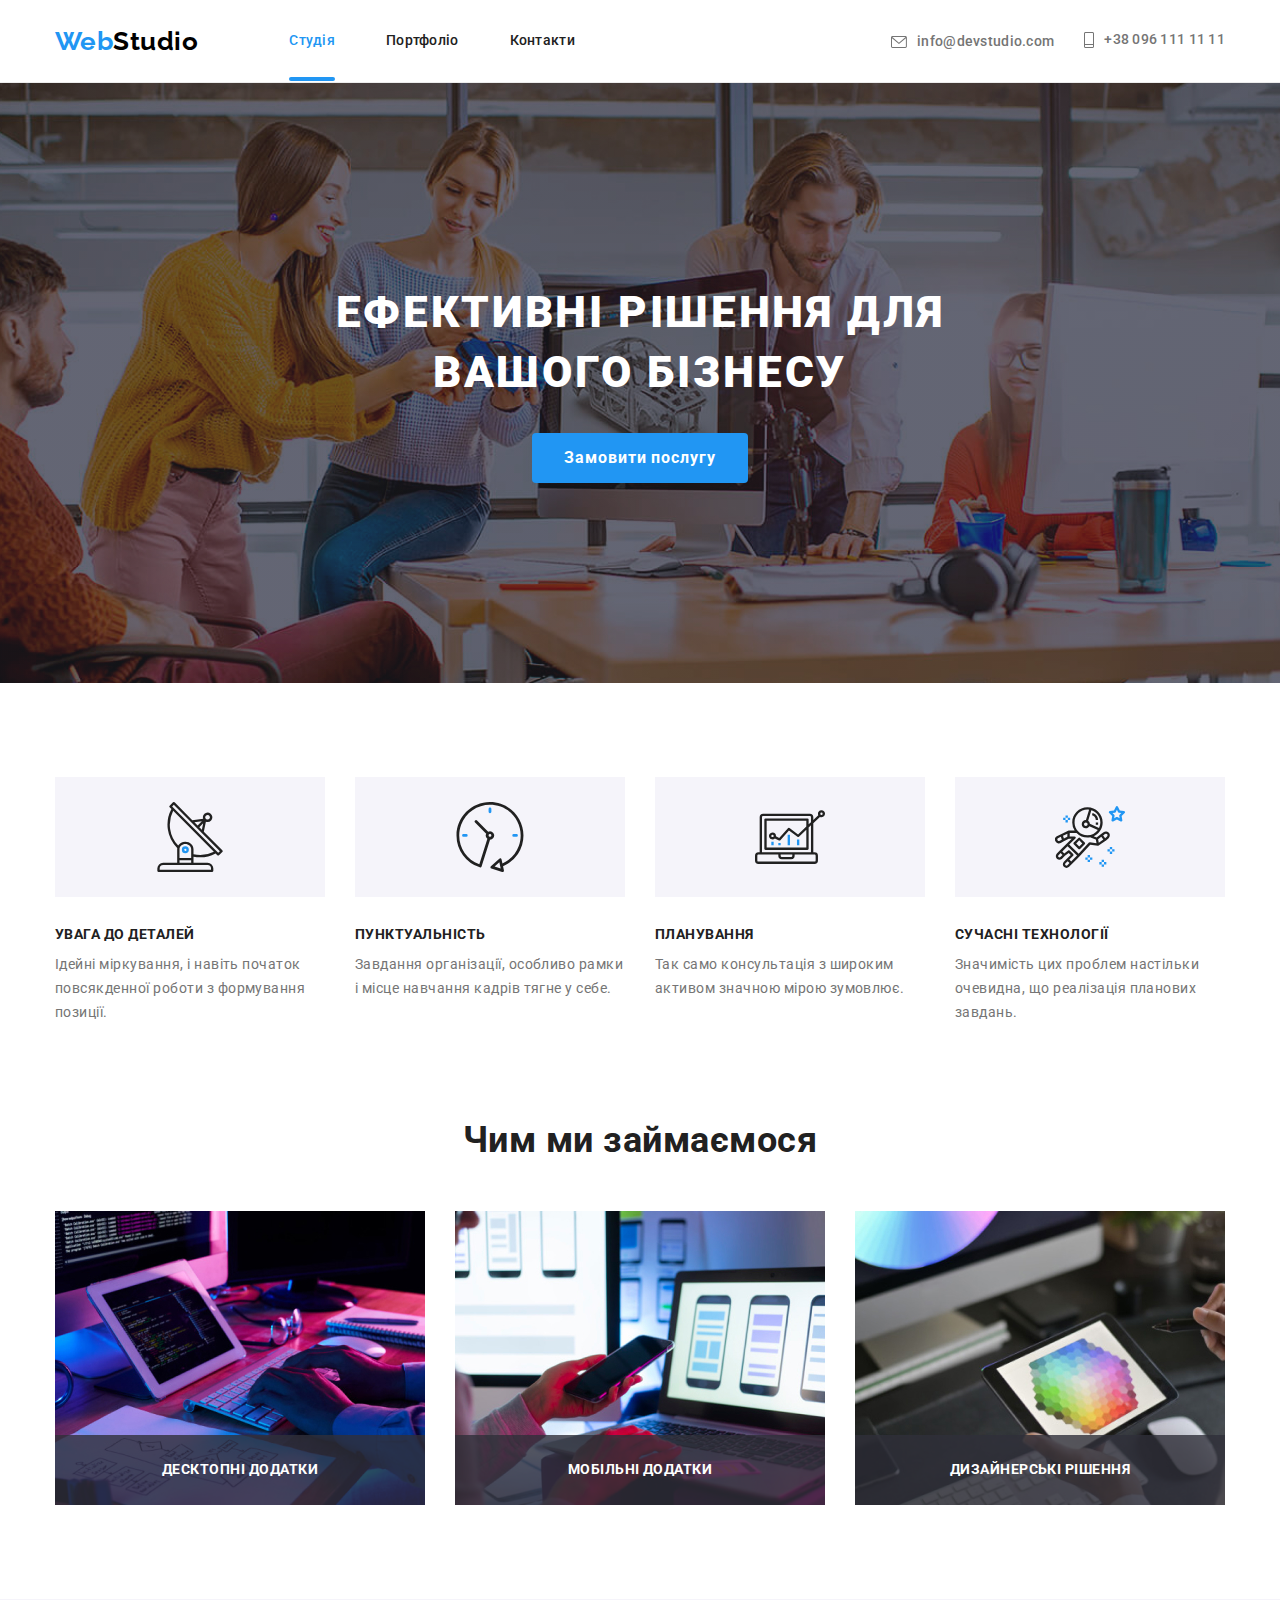
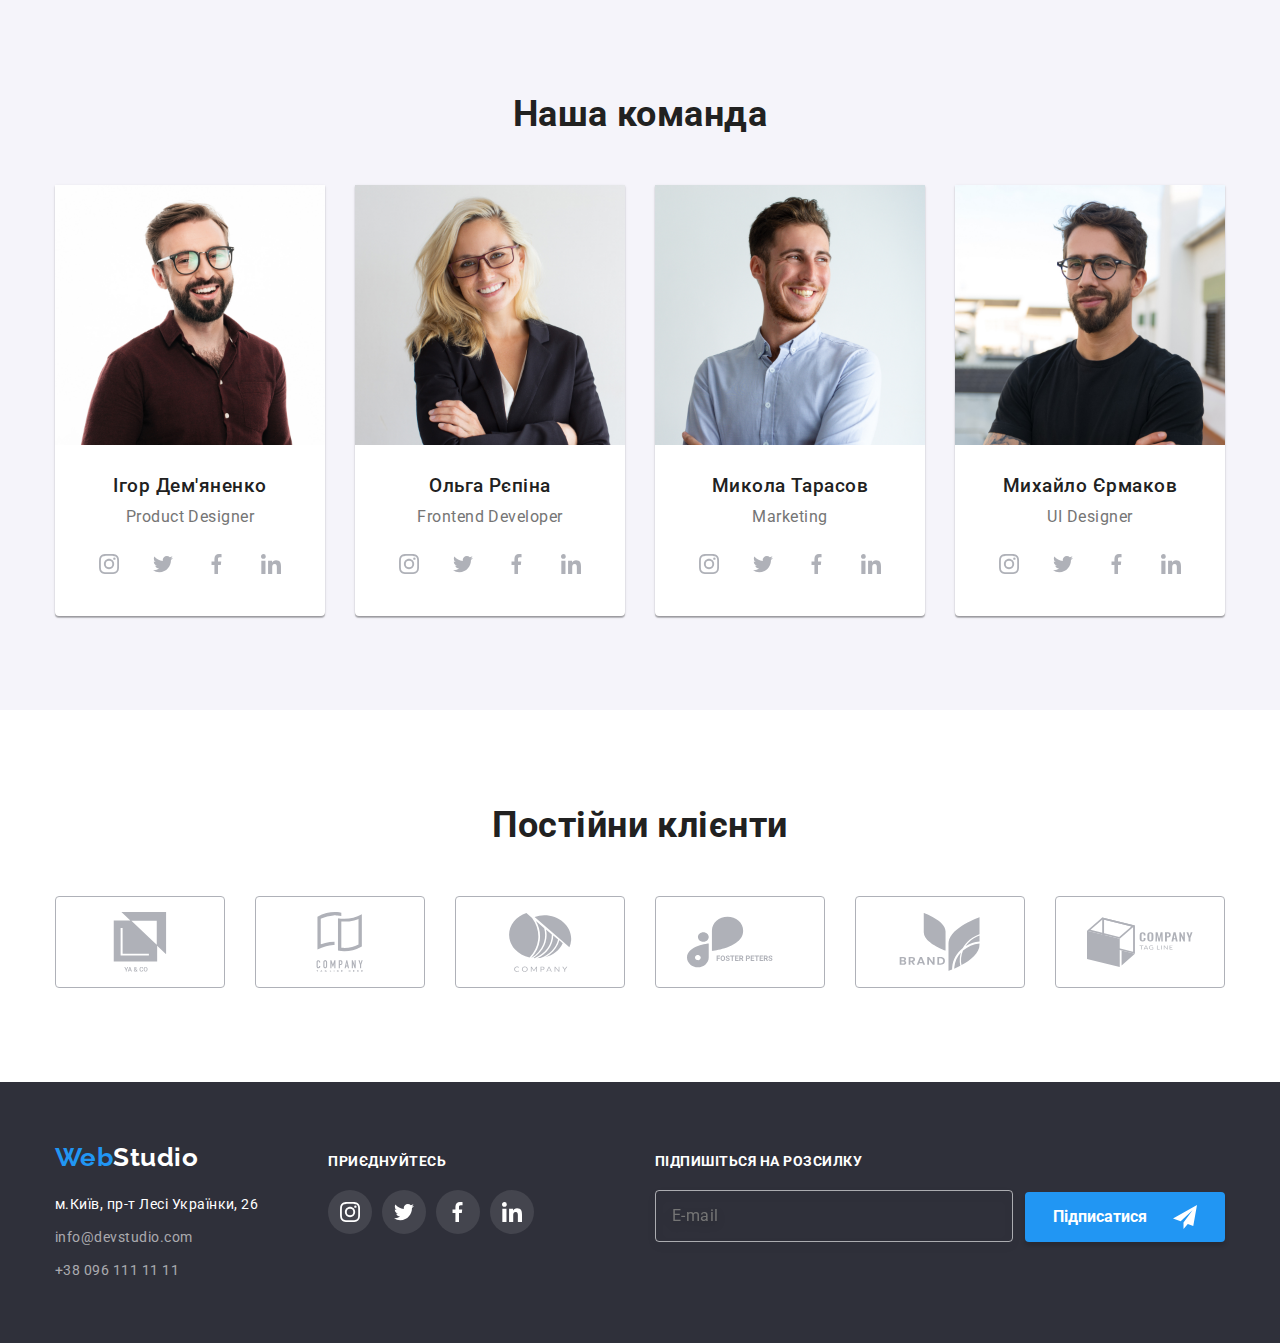
==== index.html @ cf7f66b3 "hm-7" ====
<!DOCTYPE html>
<html lang="en">

<head>
    <meta charset="UTF-8">
    <meta http-equiv="X-UA-Compatible" content="IE=edge">
    <meta name="viewport" content="width=device-width, initial-scale=1.0">
    <title>Homework-7</title>
    <link
        href="https://fonts.googleapis.com/css2?family=Raleway:wght@700&family=Roboto:wght@400;500;700;900&display=swap"
        rel="stylesheet">
    <link rel="stylesheet"
        href="https://cdnjs.cloudflare.com/ajax/libs/modern-normalize/1.1.0/modern-normalize.min.css">
    <link rel="stylesheet" href="./css/main.css">
</head>


<body>
    <header class="page-header">
        <div class="container main-nav">
            <nav class="main-nav">
                <a href="/" class="logo"> <span class="logo--accent">Web</span>Studio</a>
                <ul class="main-nav__list list">
                    <li class="main-nav__item"><a class="main-nav__link carent" href="./index.html">Студія</a></li>
                    <li class="main-nav__item"><a class="main-nav__link" href="./portfolio.html">Портфоліо</a></li>
                    <li class="main-nav__item"><a class="main-nav__link" href="">Контакти</a></li>
                </ul>

            </nav>

            <ul class="contacts list">
                <li class="contacts__item"><a class="contacts__link" href="mailto:info@devstudio.com">
                        <svg class="contacts__icon">
                            <use href="./images/symbol.svg#icon-envelope"></use>
                        </svg>
                        info@devstudio.com</a></li>
                <li class="contacts__item"><a class="contacts__link" href="tel:+380961111111">
                        <svg class="contacts__icon contacts__icon--phone">
                            <use href="./images/symbol.svg#icon-phone"></use>
                        </svg>
                        +38 096 111 11 11</a></li>
            </ul>
        </div>

    </header>

    <main>
        <section class="hero">
            <div class="container">
                <h1 class="hero__title">Ефективні рішення для вашого бізнесу</h1>
                <button class="hero__button" data-modal-open>Замовити послугу</button>
            </div>


        </section>

        <section class="section">
            <div class="container">
                <h2 class="section__title section__title--hidden">Переваги</h2>
                <ul class="advantages-list list">
                    <li class="advantages-list__item">
                        <div class="advantages-list__svg">
                            <svg class="advtantages-list__icon">
                                <use href="./images/symbol.svg#icon-antenna"></use>
                            </svg>
                        </div>
                        <h3 class="advantages-list__title">УВАГА ДО ДЕТАЛЕЙ</h3>
                        <p class="text">Ідейні міркування, і навіть початок повсякденної роботи з формування позиції.
                        </p>
                    </li>
                    <li class="advantages-list__item">
                        <div class="advantages-list__svg">
                            <svg class="advtantages-list__icon">
                                <use href="./images/symbol.svg#icon-clock"></use>
                            </svg>
                        </div>
                        <h3 class="advantages-list__title">ПУНКТУАЛЬНІСТЬ</h3>
                        <p class="text">Завдання організації, особливо рамки і місце навчання кадрів тягне у себе.</p>
                    </li>

                    <li class="advantages-list__item">
                        <div class="advantages-list__svg">
                            <svg class="advtantages-list__icon">
                                <use href="./images/symbol.svg#icon-diagram"></use>
                            </svg>
                        </div>
                        <h3 class="advantages-list__title">ПЛАНУВАННЯ</h3>
                        <p class="text">Так само консультація з широким активом значною мірою зумовлює.</p>
                    </li>
                    <li class="advantages-list__item">
                        <div class="advantages-list__svg">
                            <svg class="advtantages-list__icon">
                                <use href="./images/symbol.svg#icon-astronaut"></use>
                            </svg>
                        </div>
                        <h3 class="advantages-list__title">СУЧАСНІ ТЕХНОЛОГІЇ</h3>
                        <p class="text">Значимість цих проблем настільки очевидна, що реалізація планових завдань.</p>
                    </li>
                </ul>
            </div>
        </section>

        <section class="section examples">
            <div class="container">
                <h2 class="section__title">Чим ми займаємося</h2>
                <ul class="list examples__list">
                    <li class="examples__item">
                        <img src="./images/box1.jpeg" alt="приклад роботи" width="370">
                        <p class="examples__thumb">Десктопні додатки</p>

                    </li>
                    <li class="examples__item">
                        <img src="./images/box2.jpeg" alt="приклад роботи" width="370">
                        <p class="examples__thumb">Мобільні додатки</p>
                    </li>
                    <li class="examples__item">
                        <img src="./images/box3.jpeg" alt="приклад роботи" width="370">
                        <p class="examples__thumb">Дизайнерські рішення</p>

                    </li>
                </ul>
            </div>
        </section>


        <section class="section team">
            <div class="container">
                <h2 class="section__title">Наша команда</h2>
                <ul class="team__list list">
                    <li class="team__item">
                        <img src="./images/team_card1.jpeg" alt="фото члена комнади" width="270">
                        <div class="team__discription">
                            <h3 class="team__name">Ігор Дем'яненко</h3>
                            <p class="team__position">Product Designer</p>
                            <ul class="sm__list list">
                                <li class="sm__item"> <a class="sm__link" href="">
                                        <svg class="sm__icon">
                                            <use href="./images/symbol.svg#icon-instagram"></use>
                                        </svg>
                                    </a></li>
                                <li class="sm__item"><a class="sm__link" href="">
                                        <svg class="sm__icon">
                                            <use href="./images/symbol.svg#icon-twitter"></use>
                                        </svg>
                                    </a></li>
                                <li class="sm__item"><a class="sm__link" href="">
                                        <svg class="sm__icon">
                                            <use href="./images/symbol.svg#icon-fb"></use>
                                        </svg>
                                    </a></li>
                                <li class="sm__item"><a class="sm__link" href="">
                                        <svg class="sm__icon">
                                            <use href="./images/symbol.svg#icon-linkedin"></use>
                                        </svg>
                                    </a></li>
                            </ul>
                        </div>
                    </li>
                    <li class="team__item">
                        <img src="./images/team_card2.jpeg" alt="фото члена комнади" width="270">
                        <div class="team__discription">
                            <h3 class="team__name">Ольга Рєпіна</h3>
                            <p class="team__position">Frontend Developer</p>
                            <ul class="list sm__list">
                                <li class="sm__item"> <a class="sm__link" href="">
                                        <svg class="sm__icon">
                                            <use href="./images/symbol.svg#icon-instagram"></use>
                                        </svg>
                                    </a></li>
                                <li class="sm__item"><a class="sm__link" href="">
                                        <svg class="sm__icon">
                                            <use href="./images/symbol.svg#icon-twitter"></use>
                                        </svg>
                                    </a></li>
                                <li class="sm__item"><a class="sm__link" href="">
                                        <svg class="sm__icon">
                                            <use href="./images/symbol.svg#icon-fb"></use>
                                        </svg>
                                    </a></li>
                                <li class="sm__item"><a class="sm__link" href="">
                                        <svg class="sm__icon">
                                            <use href="./images/symbol.svg#icon-linkedin"></use>
                                        </svg>
                                    </a></li>
                            </ul>
                        </div>

                    </li>
                    <li class="team__item">
                        <img src="./images/team_card3.jpeg" alt="фото члена комнади" width="270">
                        <div class="team__discription">
                            <h3 class="team__name">Микола Тарасов</h3>
                            <p class="team__position">Marketing</p>
                            <ul class="list sm__list">
                                <li class="sm__item"> <a class="sm__link" href="">
                                        <svg class="sm__icon">
                                            <use href="./images/symbol.svg#icon-instagram"></use>
                                        </svg>
                                    </a></li>
                                <li class="sm__item"><a class="sm__link" href="">
                                        <svg class="sm__icon">
                                            <use href="./images/symbol.svg#icon-twitter"></use>
                                        </svg>
                                    </a></li>
                                <li class="sm__item"><a class="sm__link" href="">
                                        <svg class="sm__icon">
                                            <use href="./images/symbol.svg#icon-fb"></use>
                                        </svg>
                                    </a></li>
                                <li class="sm__item"><a class="sm__link" href="">
                                        <svg class="sm__icon">
                                            <use href="./images/symbol.svg#icon-linkedin"></use>
                                        </svg>
                                    </a></li>
                                </ul>
                        </div>
                    </li>
                    <li class="team__item">
                        <img src="./images/team_card4.jpeg" alt="фото члена комнади" width="270">
                        <div class="team__discription">
                            <h3 class="team__name">Михайло Єрмаков</h3>
                            <p class="team__position">UI Designer</p>
                            <ul class="list sm__list">
                                <li class="sm__item"> <a class="sm__link" href="">
                                        <svg class="sm__icon">
                                            <use href="./images/symbol.svg#icon-instagram"></use>
                                        </svg>
                                    </a></li>
                                <li class="sm__item"><a class="sm__link" href="">
                                        <svg class="sm__icon">
                                            <use href="./images/symbol.svg#icon-twitter"></use>
                                        </svg>
                                    </a></li>
                                <li class="sm__item"><a class="sm__link" href="">
                                        <svg class="sm__icon">
                                            <use href="./images/symbol.svg#icon-fb"></use>
                                        </svg>
                                    </a></li>
                                <li class="sm__item"><a class="sm__link" href="">
                                        <svg class="sm__icon">
                                            <use href="./images/symbol.svg#icon-linkedin"></use>
                                        </svg>
                                    </a></li>
                                </ul>
                        </div>
                    </li>
                </ul>
            </div>
        </section>

        <section class="section">

            <div class="container">
                <h2 class="section__title">Постійни клієнти</h2>
                <ul class="client__list list">
                    <li class="client__item"><a class="client__link" href="">
                            <svg class="client__icon">
                                <use href="./images/symbol.svg#icon-company1"></use>
                            </svg>
                        </a></li>
                    <li class="client__item"><a class="client__link" href="">
                            <svg class="client__icon">
                                <use href="./images/symbol.svg#icon-company2"></use>
                            </svg>
                        </a></li>
                    <li class="client__item"><a class="client__link" href="">
                            <svg class="client__icon">
                                <use href="./images/symbol.svg#icon-company3"></use>
                            </svg>
                        </a></li>
                    <li class="client__item"><a class="client__link" href="">
                            <svg class="client__icon">
                                <use href="./images/symbol.svg#icon-company4"></use>
                            </svg>
                        </a></li>
                    <li class="client__item"><a class="client__link" href="">
                            <svg class="client__icon">
                                <use href="./images/symbol.svg#icon-company5"></use>
                            </svg>
                        </a></li>
                    <li class="client__item"><a class="client__link" href="">
                            <svg class="client__icon">
                                <use href="./images/symbol.svg#icon-company6"></use>
                            </svg>
                        </a></li>
                </ul>
            </div>
        </section>
    </main>

    <footer class="footer">
        <div class="container footer--horizontal">
            <div>
                <a href="/" class="logo logo--white"> <span class="logo--accent">Web</span>Studio</a>
                <address class="address">
                    <ul class="list address__list">
                        <li class="address__item">
                            <a class="address__link" href="https://goo.gl/maps/ZgSxbahKDa7UKCkk7">м.Київ, пр-т Лесі
                                Українки, 26</a>
                        </li>
                        <li class="address__item">
                            <a class="address__link address__link--contact" href="mailto:info@devstudio.com">info@devstudio.com</a>
                        </li>
                        <li class="address__item">
                            <a class="address__link address__link--contact" href="tel:+380961111111">+38 096 111 11 11</a>
                        </li>
                    </ul>
                </address>
            </div>

            <div >
                <p class="footer__text">ПРИЄДНУЙТЕСЬ</p>
                <ul class="sm__list list">
                    <li class="sm__item"> <a class="sm__link sm__link--background" href="">
                            <svg class="sm__icon sm__icon--white">
                                <use href="./images/symbol.svg#icon-instagram"></use>
                            </svg>
                        </a></li>
                    <li class="sm__item"><a class="sm__link sm__link--background" href="">
                            <svg class="sm__icon sm__icon--white">
                                <use href="./images/symbol.svg#icon-twitter"></use>
                            </svg>
                        </a></li>
                    <li class="sm__item"><a class="sm__link sm__link--background" href="">
                            <svg class="sm__icon sm__icon--white">
                                <use href="./images/symbol.svg#icon-fb"></use>
                            </svg>
                        </a></li>
                    <li class="sm__item"><a class="sm__link sm__link--background" href="">
                            <svg class="sm__icon sm__icon--white">
                                <use href="./images/symbol.svg#icon-linkedin"></use>
                            </svg>
                        </a></li>
                </ul>
            </div>

            <form class="footer-form">
                <div>
                    <label class="footer-form__label footer__text" for="subscribe">Підпишіться на
                        розсилку</label>
                    <input class="footer-form__input" type="email" id="subscribe" placeholder="E-mail">
                </div>

                <button class="modal__btm footer-form__button " type="submit">Підписатися
                    <svg class="footer-form__icon">
                        <use href="./images/symbol.svg#icon-send"></use>
                    </svg>
                </button>

            </form>

        </div>

    </footer>


    <div data-modal class="backdrop  is-hidden">
        <div class="modal">

            <button data-modal-close class="modal__button">
                <svg class="modal__icon">
                    <use href="./images/symbol.svg#icon-close"></use>
                </svg>
            </button>

            <h2 class="modal__title">Залиште свої дані, ми вам передзвонимо</h2>

            <form>

                <label class="form__field">
                    <span class="form__label">Ім'я</span>
                    <input class="form__input" type="text" name="name" placeholder=" ">
                    <svg class="form__icon">
                        <use href="./images/symbol.svg#icon-usersvg"></use>
                    </svg>
                </label>

                <label class="form__field">
                    <span class="form__label">Телефон</span>
                    <input class="form__input" type="tel" name="tel" placeholder=" ">
                    <svg class="form__icon">
                        <use href="./images/symbol.svg#icon-phone-form"></use>
                    </svg>
                </label>

                <label class="form__field">
                    <span class="form__label">Пошта</span>
                    <input class="form__input" type="email" name="mail" placeholder=" ">
                    <svg class="form__icon">
                        <use href="./images/symbol.svg#icon-envelop"></use>
                    </svg>
                </label>

                <div class="form__field form__field--comments">
                    <label class="form__label" for="text-area">Коментар</label>
                    <textarea class="form__comments" name="text-area" id="text-area"
                        placeholder="Введіть текст"></textarea>

                </div>

                <label class="checkbox">
                    <input class="checkbox__input" type="checkbox" name="polici">
                    <span class="checkbox__box"></span>
                    <span class="checkbox__label">Погоджуюся з розсилкою та приймаю <a class="checkbox__link" href="">Умови
                            договору</a></span>
                    <svg class="checkbox__icon">
                        <use href="./images/symbol.svg#icon-check"></use>
                    </svg>
                </label>



                <button type="submit" class="modal__btm">Відправити</button>
            </form>
        </div>
    </div>

    <script src="./js/modal.js"></script>


</body>


</html>
---- css/main.css ----
@charset "UTF-8";
/* 
colors

фон #FFFFFF
фон за фото #F5F4FA
фон футера #2F303A
accent blue #2196F3
fon nav #ECECEC

цвет минизаголовков #212121
цвет параграфов #757575
цвет почты футера color: rgba(255, 255, 255, 0.6);
*/
:root {
  --primery-text-color: #757575;
  --title-text-color: #212121;
  --accent-color: #2196F3;
  --gray-back: #F5F4FA;
  --white-back: #FFFFFF;
  --section-back: #F5F5F5;
  --svg-color: #AFB1B8;
}

html {
  -webkit-box-sizing: border-box;
          box-sizing: border-box;
}

*,
*::before,
*::after {
  -webkit-box-sizing: inherit;
          box-sizing: inherit;
}

body {
  color: var(--primery-text-color);
  font-family: Roboto, sans-serif;
  letter-spacing: 0.03em;
  background-color: var(--white-back);
  /* padding-top: 80px; */
}

.list {
  list-style: none;
  margin-top: 0;
  margin-bottom: 0;
  padding-left: 0;
}

.container {
  width: 1200px;
  padding-left: 15px;
  padding-right: 15px;
  margin-left: auto;
  margin-right: auto;
}

img {
  display: block;
}

/*header*/
.logo {
  color: #000000;
  font-family: Raleway, sans-serif;
  font-weight: 700;
  font-size: 26px;
  line-height: 1.19;
  text-decoration: none;
}

.logo--accent {
  color: var(--accent-color);
}

.main-nav__list {
  display: -webkit-box;
  display: -ms-flexbox;
  display: flex;
  margin-left: 91px;
}

.main-nav__link {
  position: relative;
  display: block;
  padding-top: 32px;
  padding-bottom: 32px;
  color: var(--title-text-color);
  font-weight: 500;
  font-size: 14px;
  line-height: 1.14;
  letter-spacing: 0.02em;
  text-decoration: none;
  -webkit-transition: color 250ms cubic-bezier(0.4, 0, 0.2, 1);
  transition: color 250ms cubic-bezier(0.4, 0, 0.2, 1);
}

.main-nav__link.carent::after {
  position: absolute;
  width: 100%;
  height: 4px;
  bottom: 0;
  display: block;
  background-color: var(--accent-color);
  content: "";
  opacity: 1;
  border-radius: 2px;
}

.main-nav__link.carent,
.main-nav__link:hover,
.main-nav__link:focus {
  color: var(--accent-color);
}

.contacts {
  display: -webkit-box;
  display: -ms-flexbox;
  display: flex;
  margin-left: auto;
  -webkit-box-align: baseline;
      -ms-flex-align: baseline;
          align-items: baseline;
}

.main-nav__item:not(:last-child) {
  margin-right: 51px;
}

.contacts__item:not(:last-child) {
  margin-right: 30px;
}

.contacts__link {
  display: -webkit-box;
  display: -ms-flexbox;
  display: flex;
  -webkit-box-align: center;
      -ms-flex-align: center;
          align-items: center;
  padding-top: 32px;
  padding-bottom: 32px;
  color: var(--primery-text-color);
  font-weight: 500;
  font-size: 14px;
  line-height: 1.14;
  letter-spacing: 0.02em;
  text-decoration: none;
  -webkit-transition: color 250ms cubic-bezier(0.4, 0, 0.2, 1);
  transition: color 250ms cubic-bezier(0.4, 0, 0.2, 1);
}

.contacts__icon {
  fill: currentColor;
  margin-right: 10px;
  width: 16px;
  height: 12px;
}

.contacts__icon--phone {
  width: 10px;
  height: 16px;
}

.contacts__link:hover,
.contacts__link:focus {
  color: var(--accent-color);
  fill: var(--accent-color);
}

.main-nav {
  display: -webkit-box;
  display: -ms-flexbox;
  display: flex;
  -webkit-box-align: center;
      -ms-flex-align: center;
          align-items: center;
}

.page-header {
  /*position: fixed; 
  width: 100%;
  height: 80px;
  top: 0;
  left: 0;
  z-index: 2;*/
  background-color: var(--white-back);
  border-bottom: 1px solid #ECECEC;
}

/* hero */
.hero {
  max-width: 1600px;
  height: 600px;
  padding-bottom: 200px;
  padding-top: 200px;
  margin-right: auto;
  margin-left: auto;
  text-align: center;
  background-image: -webkit-gradient(linear, left top, left bottom, from(rgba(47, 48, 58, 0.4)), to(rgba(47, 48, 58, 0.4))), url("../images/hero-img.jpeg");
  background-image: linear-gradient(to bottom, rgba(47, 48, 58, 0.4), rgba(47, 48, 58, 0.4)), url("../images/hero-img.jpeg");
  background-color: #2F303A;
  background-position: center;
}

.hero__title {
  color: var(--white-back);
  font-weight: 900;
  font-size: 44px;
  line-height: 1.36;
  letter-spacing: 0.06em;
  text-transform: uppercase;
  max-width: 696px;
  margin-left: auto;
  margin-right: auto;
  margin-top: 0;
  margin-bottom: 30px;
}

.hero__button {
  
  margin: 0 auto;
  display: block;
  -webkit-box-align: center;
      -ms-flex-align: center;
          align-items: center;
  padding: 10px 32px;
  border-radius: 4px;
  min-width: 216px;
  height: 50px;

  color: var(--white-back);
  background-color: var(--accent-color);
  border: 0px;
  font-family: inherit;
  font-weight: 700;
  font-size: 16px;
  line-height: 1.9;
  letter-spacing: 0.06em;
}

.section {
  padding-top: 94px;
  padding-bottom: 94px;
  background-color: var(--white-back);
}

.section__title {
  color: var(--title-text-color);
  font-weight: 700;
  font-size: 36px;
  line-height: 1.17;
  text-align: center;
  margin-top: 0;
  margin-bottom: 50px;
}



/* advantages */

.advantages-list{
  display: -webkit-box;
  display: -ms-flexbox;
  display: flex;

}
.advantages-list__item:not(:last-child){
  margin-right: 30px;
}

.advantages-list__svg {
  display: -webkit-box;
  display: -ms-flexbox;
  display: flex;
  -webkit-box-align: center;
      -ms-flex-align: center;
          align-items: center;
  -webkit-box-pack: center;
      -ms-flex-pack: center;
          justify-content: center;
  width: 270px;
  height: 120px;
  background-color: var(--gray-back);
}

.advtantages-list__icon {
  width: 70px;
  height: 70px;
}

.advantages-list__title {
  color: var(--title-text-color);
  font-weight: 700;
  font-size: 14px;
  line-height: 1.14;
  text-transform: uppercase;
  margin-top: 30px;
  margin-bottom: 10px;
}

.text {
  font-size: 14px;
  line-height: 1.71;
  margin-top: 0;
  margin-bottom: 0;
}

.section__title--hidden {
  position: absolute;
    width: 1px;
    height: 1px;
    margin: -1px;
    border: 0;
    padding: 0;
    clip: rect(0 0 0 0);
    overflow: hidden;
}


/*examples*/
.examples {
  padding-top: 0;
}

.examples__list{
  display: flex;
}

.examples__item{
  position: relative;
}

.examples__item:not(:last-child){
  margin-right: 30px;
}

.examples__item::before {
  position: absolute;
  bottom: 0;
  content: "";
  width: 100%;
  height: 70px;
  display: inline-block;
  background-color: rgba(47, 48, 58, 0.8);
}

.examples__thumb {
  position: absolute;
  bottom: 0;
  left: 50%;
  -webkit-transform: translate(-50%);
          transform: translate(-50%);
  margin: 0;
  padding-top: 27px;
  padding-bottom: 27px;
  color: var(--white-back);
  text-align: center;
  font-weight: 700;
  font-size: 14px;
  line-height: 1.14;
  text-align: center;
  text-transform: uppercase;
}

/* team */
.team {
  background-color: var(--gray-back);
}

.team__list{
  display: flex;
}

.team__item:not(:last-child){
  margin-right: 30px;
}

.team__name {
  color: var(--title-text-color);
  font-weight: 500;
  margin-top: 0;
  margin-bottom: 10px;
}

.team__position {
  margin-top: 0;
  margin-bottom: 16px;
}

.team__discription {
  text-align: center;
  font-size: 16px;
  line-height: 1.19;
  padding-top: 30px;
  padding-bottom: 30px;
}

.team__item {
  background-color: var(--white-back);
  -webkit-box-shadow: 0px 1px 3px rgba(0, 0, 0, 0.12), 0px 1px 1px rgba(0, 0, 0, 0.14), 0px 2px 1px rgba(0, 0, 0, 0.2);
          box-shadow: 0px 1px 3px rgba(0, 0, 0, 0.12), 0px 1px 1px rgba(0, 0, 0, 0.14), 0px 2px 1px rgba(0, 0, 0, 0.2);
  border-radius: 0px 0px 4px 4px;
}

.sm__list {
  display: -webkit-box;
  display: -ms-flexbox;
  display: flex;
  -webkit-box-pack: center;
      -ms-flex-pack: center;
          justify-content: center;
}

.sm__item:not(:last-child) {
  margin-right: 10px;
}

.sm__link {
  display: -webkit-box;
  display: -ms-flexbox;
  display: flex;
  -webkit-box-align: center;
      -ms-flex-align: center;
          align-items: center;
  -webkit-box-pack: center;
      -ms-flex-pack: center;
          justify-content: center;
  color: var(--svg-color);
  width: 44px;
  height: 44px;
  border-radius: 50%;
  -webkit-transition-property: color, background-color;
  transition-property: color, background-color;
  -webkit-transition-duration: 250ms;
          transition-duration: 250ms;
  -webkit-transition-timing-function: cubic-bezier(0.4, 0, 0.2, 1);
          transition-timing-function: cubic-bezier(0.4, 0, 0.2, 1);
}

.sm__icon {
  width: 20px;
  height: 20px;
  fill: currentColor;
}

.sm__link:hover,
.sm__link:focus {
  color: var(--white-back);
  fill: var(--white-back);
  background-color: var(--accent-color);
}

/* clients */
.client__list{
  display:flex;
}

.client__item:not(:last-child){
  margin-right: 30px;
}


.client__link {
  display: -webkit-box;
  display: -ms-flexbox;
  display: flex;
  -webkit-box-align: center;
      -ms-flex-align: center;
          align-items: center;
  -webkit-box-pack: center;
      -ms-flex-pack: center;
          justify-content: center;
  color: var(--svg-color);
  width: 170px;
  height: 92px;
  border: 1px solid #AFB1B8;
  border-radius: 4px;
  -webkit-transition-property: color, border-color;
  transition-property: color, border-color;
  -webkit-transition-duration: 250ms;
          transition-duration: 250ms;
  -webkit-transition-timing-function: cubic-bezier(0.4, 0, 0.2, 1);
          transition-timing-function: cubic-bezier(0.4, 0, 0.2, 1);
}

.client__icon {
  width: 106px;
  height: 60px;
  fill: currentColor;
}

.client__link:hover,
.client__link:focus {
  color: var(--accent-color);
  border-color: var(--accent-color);
  fill: var(--accent-color);
}

/* footer */
.footer {
  padding-top: 60px;
  padding-bottom: 60px;
  background-color: #2F303A;
}

.footer--horizontal {
  display: -webkit-box;
  display: -ms-flexbox;
  display: flex;
  -webkit-box-align: baseline;
  -ms-flex-align: baseline;
  align-items: baseline;
}

.logo--white {
  color: var(--white-back);
}

.address {
  margin-top: 20px;
  margin-right: 70px;
}

.address__item:not(:last-child) {
  margin-bottom: 9px;
}

.address__link {
  color: var(--white-back);
  font-style: normal;
  font-size: 14px;
  line-height: 1.7;
  text-decoration: none;
}

.address__link--contact {
  color: rgba(255, 255, 255, 0.6);
  -webkit-transition: color 250ms cubic-bezier(0.4, 0, 0.2, 1);
  transition: color 250ms cubic-bezier(0.4, 0, 0.2, 1);
}

.address__link--contact:hover,
.address__link--contact:focus {
  color: rgb(255, 255, 255);
}


.footer__text {
  margin-top: 0;
  margin-bottom: 20px;

  color: var(--white-back);
  font-weight: 700;
  font-size: 14px;
  line-height: 1.14;
  text-transform: uppercase;
     
}

.sm__icon--white {
  fill: var(--white-back);
}

.sm__link--background {
  background-color: rgba(255, 255, 255, 0.1);
}


/* Портфолио */
/* filtr */
.filtr__button {
  padding: 6px 22px;
  color: var(--title-text-color);
  background-color: var(--gray-back);
  font: inherit;
  font-weight: 500;
  font-size: 16px;
  line-height: 1.63;
  text-align: center;
  border: 0px;
  border-radius: 4px;
  -webkit-transition-property: color, background-color, -webkit-box-shadow;
  transition-property: color, background-color, -webkit-box-shadow;
  transition-property: color, background-color, box-shadow;
  transition-property: color, background-color, box-shadow, -webkit-box-shadow;
  -webkit-transition-duration: 250ms;
          transition-duration: 250ms;
  -webkit-transition-timing-function: cubic-bezier(0.4, 0, 0.2, 1);
          transition-timing-function: cubic-bezier(0.4, 0, 0.2, 1);
}

.filtr__button--carrent,
.filtr__button:hover,
.filtr__button:focus {
  color: var(--white-back);
  background-color: var(--accent-color);
  -webkit-box-shadow: 0px 3px 1px rgba(0, 0, 0, 0.1), 0px 1px 2px rgba(0, 0, 0, 0.08), 0px 2px 2px rgba(0, 0, 0, 0.12);
          box-shadow: 0px 3px 1px rgba(0, 0, 0, 0.1), 0px 1px 2px rgba(0, 0, 0, 0.08), 0px 2px 2px rgba(0, 0, 0, 0.12);
}

.filtr {
  display: -webkit-box;
  display: -ms-flexbox;
  display: flex;
  -webkit-box-pack: center;
      -ms-flex-pack: center;
          justify-content: center;
}

.filtr__item:not(:last-child) {
  margin-right: 8px;
}

/* cards exaples */
.product__list {
  margin-top: 50px;
  display: -webkit-box;
  display: -ms-flexbox;
  display: flex;
  -ms-flex-wrap: wrap;
  flex-wrap: wrap;
  gap: 30px;
}

.product__item {
  width: 370px;
}


.product__link {
  display: inline-block;
  text-decoration: none;
  -webkit-transition: -webkit-box-shadow 250ms cubic-bezier(0.4, 0, 0.2, 1);
  transition: -webkit-box-shadow 250ms cubic-bezier(0.4, 0, 0.2, 1);
  transition: box-shadow 250ms cubic-bezier(0.4, 0, 0.2, 1);
  transition: box-shadow 250ms cubic-bezier(0.4, 0, 0.2, 1), -webkit-box-shadow 250ms cubic-bezier(0.4, 0, 0.2, 1);
}

.product__title {
  color: var(--title-text-color);
  font-weight: 700;
  font-size: 18px;
  line-height: 2;
  letter-spacing: 0.06em;
  margin-top: 0;
  margin-bottom: 4px;
}

.product__type {
  color: var(--primery-text-color);
  font-size: 16px;
  line-height: 1.86;
  margin-top: 0;
  margin-bottom: 0;
}

.product__img {
  position: relative;
  overflow: hidden;
}

.product__overlay {
  position: absolute;
  width: 100%;
  height: 100%;
  bottom: 0;
  left: 0;
  background-color: rgba(33, 150, 243, 0.9);
  -webkit-transform: translateY(100%);
          transform: translateY(100%);
  -webkit-transition: -webkit-transform 250ms cubic-bezier(0.4, 0, 0.2, 1);
  transition: -webkit-transform 250ms cubic-bezier(0.4, 0, 0.2, 1);
  transition: transform 250ms cubic-bezier(0.4, 0, 0.2, 1);
  transition: transform 250ms cubic-bezier(0.4, 0, 0.2, 1), -webkit-transform 250ms cubic-bezier(0.4, 0, 0.2, 1);
}

.product__link:hover .product__overlay {
  -webkit-transform: translateY(0);
          transform: translateY(0);
}

.product__description {
  display: block;
  padding-top: 63px;
  padding-bottom: 63px;
  padding-left: 36px;
  padding-right: 12px;
  font-weight: 400;
  font-size: 18px;
  line-height: 1.555;
  letter-spacing: 0.03em;
  color: var(--white-back);
}

.product__link:hover,
.product__link:focus {
  -webkit-box-shadow: 0px 1px 1px rgba(0, 0, 0, 0.12), 0px 4px 4px rgba(0, 0, 0, 0.06), 1px 4px 6px rgba(0, 0, 0, 0.16);
          box-shadow: 0px 1px 1px rgba(0, 0, 0, 0.12), 0px 4px 4px rgba(0, 0, 0, 0.06), 1px 4px 6px rgba(0, 0, 0, 0.16);
}



.product__meta {
  padding: 20px 24px;
  border-right: 1px solid #EEEEEE;
  border-bottom: 1px solid #EEEEEE;
  border-left: 1px solid #EEEEEE;
}



/* modal*/
.backdrop {
  position: fixed;
  top: 0;
  left: 0;
  width: 100%;
  height: 100%;
  background-color: rgba(0, 0, 0, 0.2);
  -webkit-transition: opacity 250ms cubic-bezier(0.4, 0, 0.2, 1);
  transition: opacity 250ms cubic-bezier(0.4, 0, 0.2, 1);
}

.backdrop.is-hidden {
  opacity: 0;
  pointer-events: none;
}

.backdrop.is-hidden .modal {
  -webkit-transform: translate(-50%, -50%) scale(0.9);
          transform: translate(-50%, -50%) scale(0.9);
}

.modal {
  position: absolute;
  top: 50%;
  left: 50%;
  -webkit-transform: translate(-50%, -50%) scale(1);
          transform: translate(-50%, -50%) scale(1);
  padding: 40px;
  width: 528px;
  height: 581px;
  background-color: var(--white-back);
  -webkit-transition: -webkit-transform 250ms cubic-bezier(0.4, 0, 0.2, 1);
  transition: -webkit-transform 250ms cubic-bezier(0.4, 0, 0.2, 1);
  transition: transform 250ms cubic-bezier(0.4, 0, 0.2, 1);
  transition: transform 250ms cubic-bezier(0.4, 0, 0.2, 1), -webkit-transform 250ms cubic-bezier(0.4, 0, 0.2, 1);
}

.modal__title {
  margin-top: 0;
  margin-bottom: 30px;
  font-weight: 700;
  font-size: 20px;
  line-height: 1.15;
  text-align: center;
  color: var(--title-text-color);
}

.modal__button {
  position: absolute;
  top: 8px;
  right: 8px;
  display: -webkit-box;
  display: -ms-flexbox;
  display: flex;
  -webkit-box-align: center;
      -ms-flex-align: center;
          align-items: center;
  -webkit-box-pack: center;
      -ms-flex-pack: center;
          justify-content: center;
  width: 30px;
  height: 30px;
  border-radius: 50%;
  border: 1px solid rgba(0, 0, 0, 0.1);
  background-color: rgba(0, 0, 0, 0);
}



.modal__icon {
  width: 11px;
  height: 11px;
  fill: #000000;
  -webkit-transition: fill 250ms cubic-bezier(0.4, 0, 0.2, 1);
  transition: fill 250ms cubic-bezier(0.4, 0, 0.2, 1);
}

.modal__button:hover .modal__icon {
  fill: var(--accent-color);
}

.form__field {
  position: relative;
  display: -webkit-box;
  display: -ms-flexbox;
  display: flex;
  -webkit-box-orient: vertical;
  -webkit-box-direction: normal;
      -ms-flex-direction: column;
          flex-direction: column;
  width: 448px;
  height: 40px;
  margin-bottom: 28px;
  color: rgb(117, 117, 117);
  font-size: 12px;
  line-height: 1.166;
  letter-spacing: 0.01em;
}

.form__input {
  display: inline-block;
  padding-left: 42px;
  width: 100%;
  height: 100%;
  border: 1px solid rgba(33, 33, 33, 0.2);
  border-radius: 4px;
  outline: none;
  -webkit-transition: border-color 250ms cubic-bezier(0.4, 0, 0.2, 1);
  transition: border-color 250ms cubic-bezier(0.4, 0, 0.2, 1);
}

.form__icon {
  position: absolute;
  top: 50%;
  left: 15px;
  -webkit-transform: translateY(-50%);
          transform: translateY(-50%);
  display: block;
  width: 18px;
  height: 18px;
  -webkit-transition: fill 250ms cubic-bezier(0.4, 0, 0.2, 1);
  transition: fill 250ms cubic-bezier(0.4, 0, 0.2, 1);
}

.form__input:focus + .form__icon {
  fill: var(--accent-color);
}

.form__input:focus {
  border-color: var(--accent-color);
}

.form__label {
  position: absolute;
  top: -18px;
  left: 0;
  margin-bottom: 4px;
}

.form__field--comments {
  height: 120px;
  margin-bottom: 20px;
}

.form__comments {
  padding: 12px 16px;
  height: 120px;
  resize: none;
  border: 1px solid rgba(33, 33, 33, 0.2);
  border-radius: 4px;
  outline: none;
}

.form__comments:focus {
  border-color: var(--accent-color);
}

.form__comments::-webkit-input-placeholder {
  color: rgba(117, 117, 117, 0.5);
}

/* .comments-input::-moz-placeholder {
  color: rgba(117, 117, 117, 0.5);
}

.comments-input:-ms-input-placeholder {
  color: rgba(117, 117, 117, 0.5);
}

.comments-input::-ms-input-placeholder {
  color: rgba(117, 117, 117, 0.5);
}

.comments-input::placeholder {
  color: rgba(117, 117, 117, 0.5);
} */

.checkbox {
  position: relative;
  margin-right: auto;
  margin-left: auto;
  margin-bottom: 30px;
  display: block;
  text-align: center;
  font-size: 14px;
  line-height: 1.71;
}

.checkbox__box {
  position: absolute;
  top: 50%;
  left: 10px;
  -webkit-transform: translateY(-50%);
          transform: translateY(-50%);
  display: inline-block;
  width: 16px;
  height: 15px;
  border: 2px solid var(--title-text-color);
  border-radius: 4px;
  -webkit-transition: border-color 250ms cubic-bezier(0.4, 0, 0.2, 1);
  transition: border-color 250ms cubic-bezier(0.4, 0, 0.2, 1);
}

.checkbox__icon {
  position: absolute;
  top: 50%;
  left: 10px;
  -webkit-transform: translateY(-50%);
          transform: translateY(-50%);
  width: 16px;
  height: 15px;
  border-radius: 4px;
  background-color: #2196F3;
  opacity: 0;
  -webkit-transition: opacity 250ms cubic-bezier(0.4, 0, 0.2, 1);
  transition: opacity 250ms cubic-bezier(0.4, 0, 0.2, 1);
}

.checkbox__input:checked ~ .checkbox__icon {
  opacity: 1;
}

.checkbox__input {
  position: absolute;
  width: 1px;
  height: 1px;
  margin: -1px;
  border: 0;
  padding: 0;
  clip: rect(0 0 0 0);
  overflow: hidden;
}

.checkbox__input:focus ~ .checkbox__box {
  border-color: var(--accent-color);
}

.checkbox__link {
  color: var(--accent-color);
}

.modal__btm {
  display: block;
  width: 200px;
  height: 50px;
  margin-left: auto;
  margin-right: auto;
  border: none;
  color: var(--white-back);
  background-color: var(--accent-color);
  -webkit-box-shadow: 0px 4px 4px rgba(0, 0, 0, 0.15);
          box-shadow: 0px 4px 4px rgba(0, 0, 0, 0.15);
  border-radius: 4px;
  font-weight: 700;
  font-size: 16px;
  line-height: 1.875;
}



/* footer subscribe*/
.footer-form {
  display: -webkit-box;
  display: -ms-flexbox;
  display: flex;
  -webkit-box-align: end;
      -ms-flex-align: end;
          align-items: flex-end;
  margin-left: auto;
}

.footer-form__input {
  width: 358px;
  margin-right: 12px;

  padding-top: 15px;
  padding-bottom: 15px;
  padding-left: 16px;
  background-color: inherit;
  border: 1px solid rgba(255, 255, 255, 0.6);
  -webkit-filter: drop-shadow(0px 4px 4px rgba(0, 0, 0, 0.15));
          filter: drop-shadow(0px 4px 4px rgba(0, 0, 0, 0.15));
  border-radius: 4px;
  font-size: 16px;
  line-height: 1.2;
  letter-spacing: 0.03em;
  color: var(--white-back);
  outline: none;
  -webkit-transition: border-color 250ms cubic-bezier(0.4, 0, 0.2, 1);
  transition: border-color 250ms cubic-bezier(0.4, 0, 0.2, 1);
}

.footer-form__input:focus {
  border-color: var(--accent-color);
}

.footer-form__label {
  display: block;
  margin-bottom: 20px;
}

.footer-form__button {
  position: relative;
  padding-left: 28px;
  text-align: left;

}

.footer-form__icon {
  position: absolute;
  top: 50%;
  right: 28px;
  -webkit-transform: translateY(-50%);
          transform: translateY(-50%);
  width: 24px;
  height: 24px;
}/*# sourceMappingURL=main.css.map */
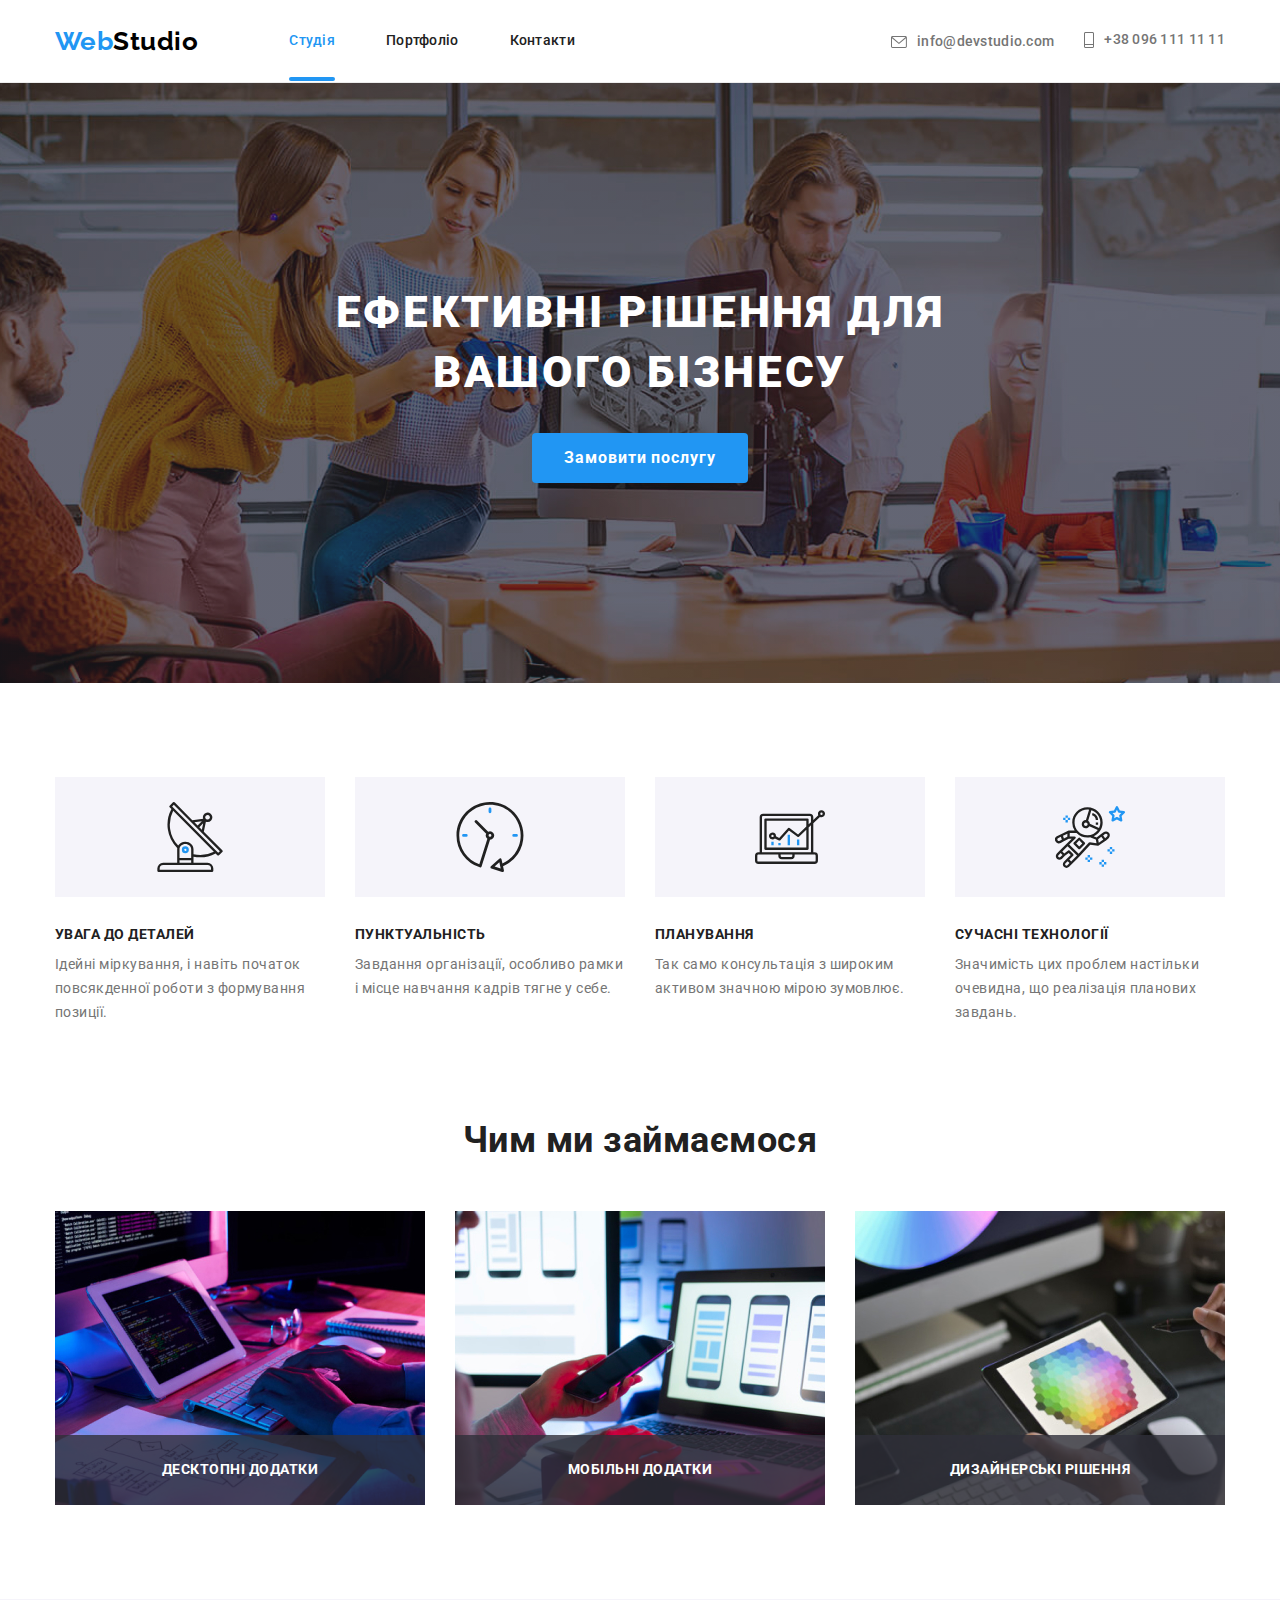
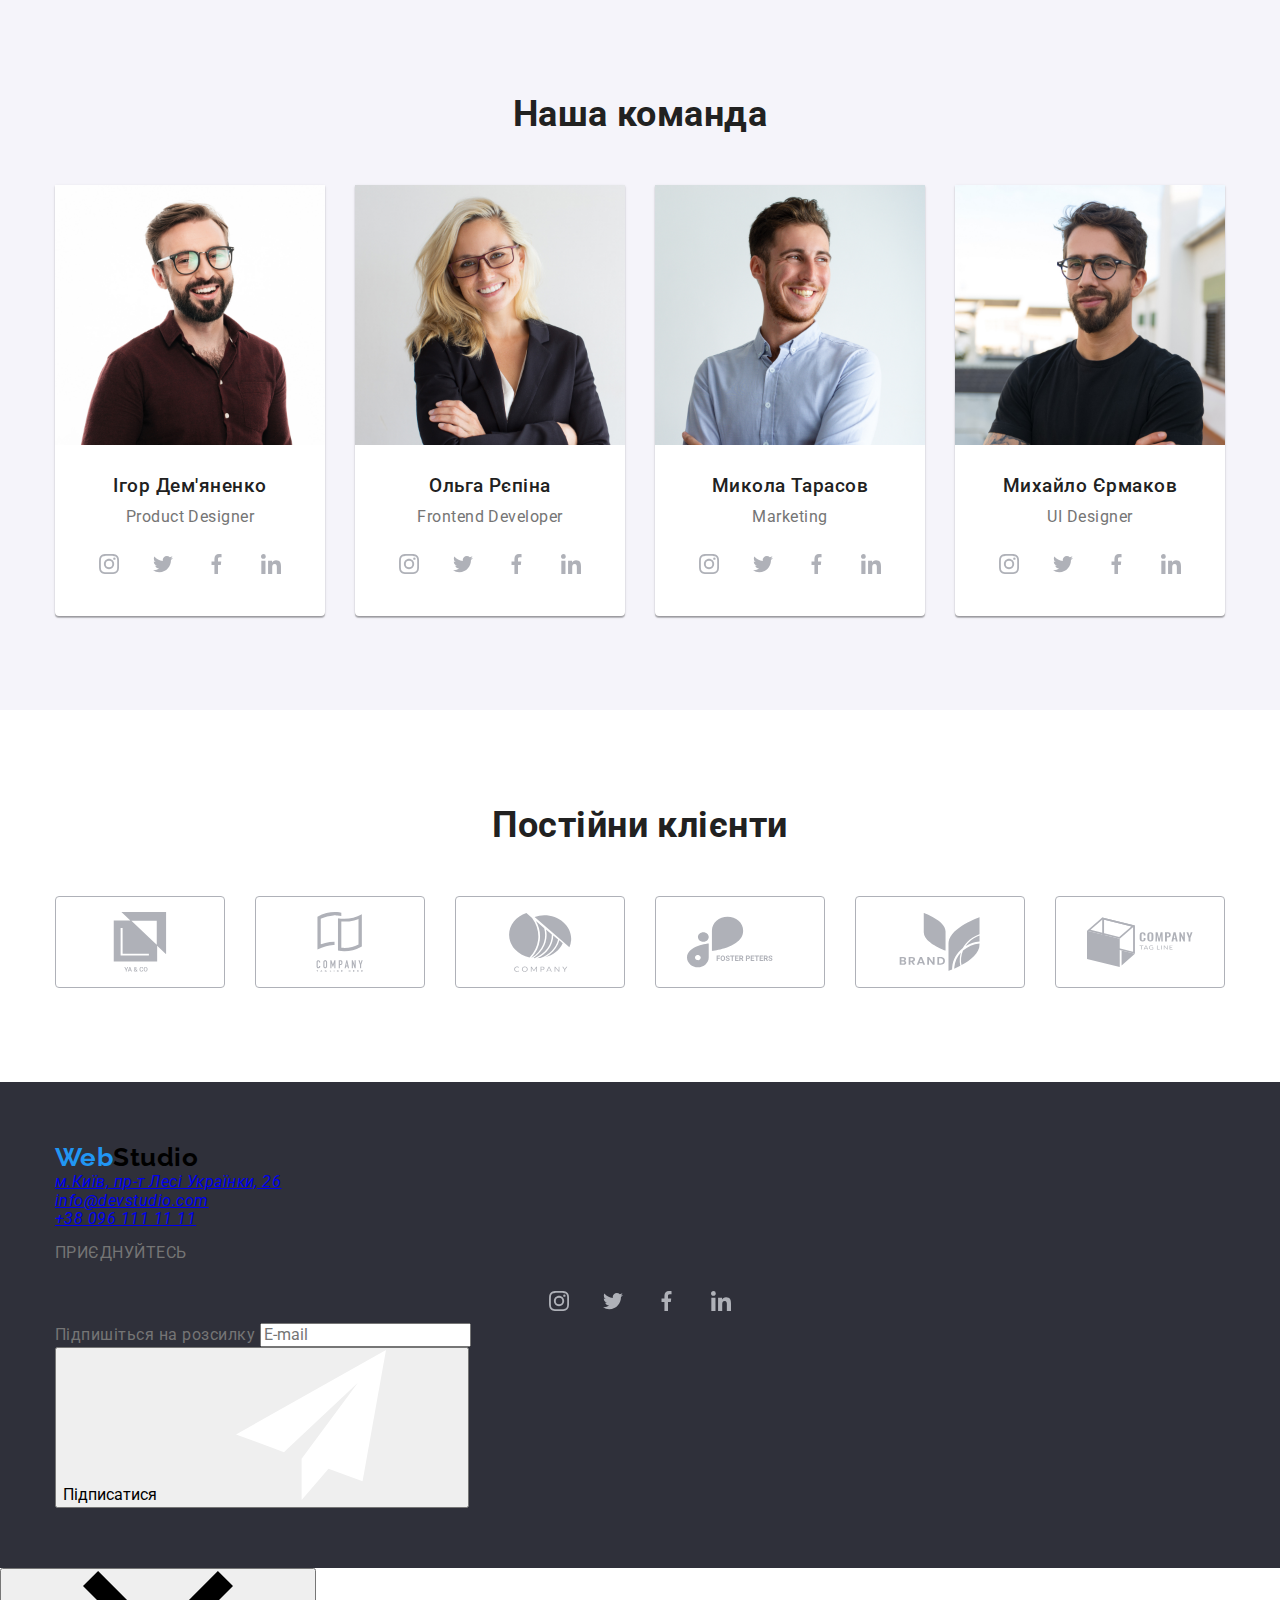
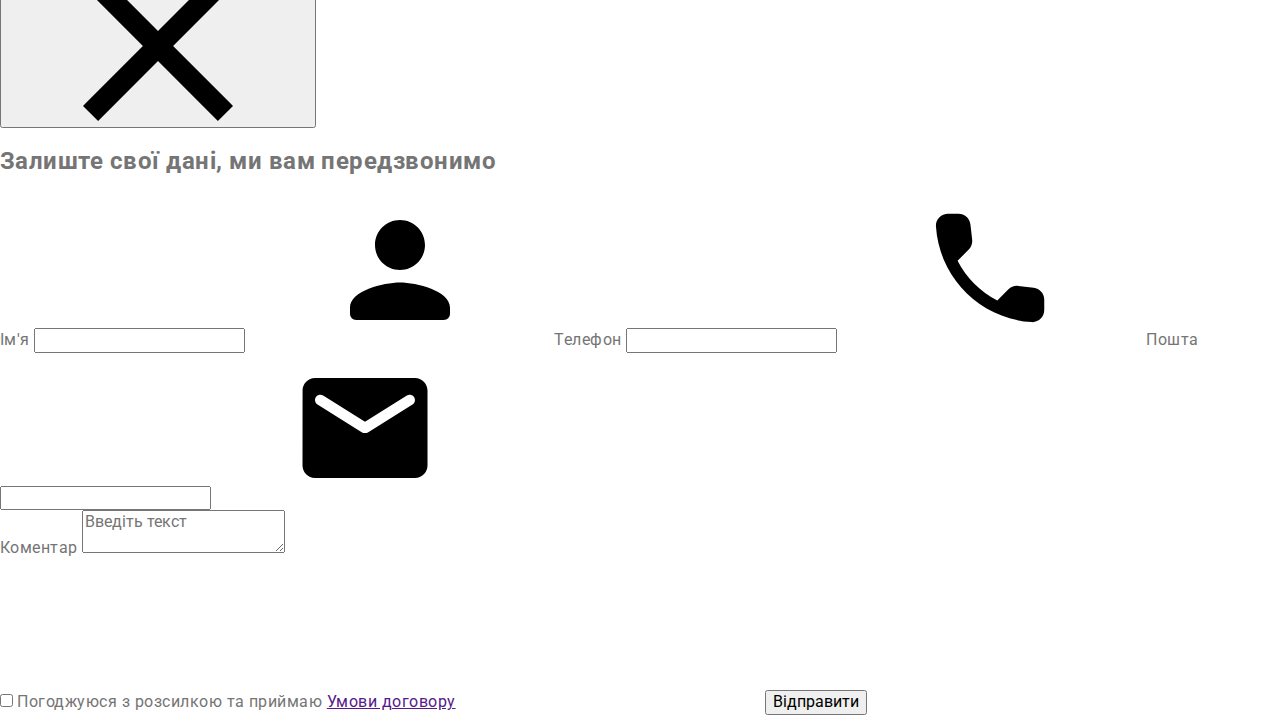
==== commit ff7689af: "hm-7" ====
--- a/index.html
+++ b/index.html
@@ -21,7 +21,7 @@
             <nav class="main-nav">
                 <a href="/" class="logo"> <span class="logo--accent">Web</span>Studio</a>
                 <ul class="main-nav__list list">
-                    <li class="main-nav__item"><a class="main-nav__link carent" href="./index.html">Студія</a></li>
+                    <li class="main-nav__item"><a class="main-nav__link main-nav__link--carent" href="./index.html">Студія</a></li>
                     <li class="main-nav__item"><a class="main-nav__link" href="./portfolio.html">Портфоліо</a></li>
                     <li class="main-nav__item"><a class="main-nav__link" href="">Контакти</a></li>
                 </ul>
@@ -60,41 +60,41 @@
                 <ul class="advantages-list list">
                     <li class="advantages-list__item">
                         <div class="advantages-list__svg">
-                            <svg class="advtantages-list__icon">
+                            <svg class="advantages-list__icon">
                                 <use href="./images/symbol.svg#icon-antenna"></use>
                             </svg>
                         </div>
                         <h3 class="advantages-list__title">УВАГА ДО ДЕТАЛЕЙ</h3>
-                        <p class="text">Ідейні міркування, і навіть початок повсякденної роботи з формування позиції.
+                        <p class="advantages-list__text">Ідейні міркування, і навіть початок повсякденної роботи з формування позиції.
                         </p>
                     </li>
                     <li class="advantages-list__item">
                         <div class="advantages-list__svg">
-                            <svg class="advtantages-list__icon">
+                            <svg class="advantages-list__icon">
                                 <use href="./images/symbol.svg#icon-clock"></use>
                             </svg>
                         </div>
                         <h3 class="advantages-list__title">ПУНКТУАЛЬНІСТЬ</h3>
-                        <p class="text">Завдання організації, особливо рамки і місце навчання кадрів тягне у себе.</p>
+                        <p class="advantages-list__text">Завдання організації, особливо рамки і місце навчання кадрів тягне у себе.</p>
                     </li>
 
                     <li class="advantages-list__item">
                         <div class="advantages-list__svg">
-                            <svg class="advtantages-list__icon">
+                            <svg class="advantages-list__icon">
                                 <use href="./images/symbol.svg#icon-diagram"></use>
                             </svg>
                         </div>
                         <h3 class="advantages-list__title">ПЛАНУВАННЯ</h3>
-                        <p class="text">Так само консультація з широким активом значною мірою зумовлює.</p>
+                        <p class="advantages-list__text">Так само консультація з широким активом значною мірою зумовлює.</p>
                     </li>
                     <li class="advantages-list__item">
                         <div class="advantages-list__svg">
-                            <svg class="advtantages-list__icon">
+                            <svg class="advantages-list__icon">
                                 <use href="./images/symbol.svg#icon-astronaut"></use>
                             </svg>
                         </div>
                         <h3 class="advantages-list__title">СУЧАСНІ ТЕХНОЛОГІЇ</h3>
-                        <p class="text">Значимість цих проблем настільки очевидна, що реалізація планових завдань.</p>
+                        <p class="advantages-list__text">Значимість цих проблем настільки очевидна, що реалізація планових завдань.</p>
                     </li>
                 </ul>
             </div>
@@ -129,7 +129,7 @@
                 <ul class="team__list list">
                     <li class="team__item">
                         <img src="./images/team_card1.jpeg" alt="фото члена комнади" width="270">
-                        <div class="team__discription">
+                        <div class="team__description">
                             <h3 class="team__name">Ігор Дем'яненко</h3>
                             <p class="team__position">Product Designer</p>
                             <ul class="sm__list list">
@@ -158,7 +158,7 @@
                     </li>
                     <li class="team__item">
                         <img src="./images/team_card2.jpeg" alt="фото члена комнади" width="270">
-                        <div class="team__discription">
+                        <div class="team__description">
                             <h3 class="team__name">Ольга Рєпіна</h3>
                             <p class="team__position">Frontend Developer</p>
                             <ul class="list sm__list">
@@ -188,7 +188,7 @@
                     </li>
                     <li class="team__item">
                         <img src="./images/team_card3.jpeg" alt="фото члена комнади" width="270">
-                        <div class="team__discription">
+                        <div class="team__description">
                             <h3 class="team__name">Микола Тарасов</h3>
                             <p class="team__position">Marketing</p>
                             <ul class="list sm__list">
@@ -217,7 +217,7 @@
                     </li>
                     <li class="team__item">
                         <img src="./images/team_card4.jpeg" alt="фото члена комнади" width="270">
-                        <div class="team__discription">
+                        <div class="team__description">
                             <h3 class="team__name">Михайло Єрмаков</h3>
                             <p class="team__position">UI Designer</p>
                             <ul class="list sm__list">
--- a/css/main.css
+++ b/css/main.css
@@ -1,52 +1,266 @@
-@charset "UTF-8";
-/* 
-colors
-
-фон #FFFFFF
-фон за фото #F5F4FA
-фон футера #2F303A
-accent blue #2196F3
-fon nav #ECECEC
-
-цвет минизаголовков #212121
-цвет параграфов #757575
-цвет почты футера color: rgba(255, 255, 255, 0.6);
-*/
-:root {
-  --primery-text-color: #757575;
-  --title-text-color: #212121;
-  --accent-color: #2196F3;
-  --gray-back: #F5F4FA;
-  --white-back: #FFFFFF;
-  --section-back: #F5F5F5;
-  --svg-color: #AFB1B8;
-}
-
-html {
+/*! modern-normalize v2.0.0 | MIT License | https://github.com/sindresorhus/modern-normalize */
+/*
+Document
+========
+*/
+/**
+Use a better box model (opinionated).
+*/
+*,
+::before,
+::after {
   -webkit-box-sizing: border-box;
           box-sizing: border-box;
 }
 
-*,
-*::before,
-*::after {
-  -webkit-box-sizing: inherit;
-          box-sizing: inherit;
-}
-
+html {
+  /* Improve consistency of default fonts in all browsers. (https://github.com/sindresorhus/modern-normalize/issues/3) */
+  font-family: system-ui, "Segoe UI", Roboto, Helvetica, Arial, sans-serif, "Apple Color Emoji", "Segoe UI Emoji";
+  line-height: 1.15;
+  /* 1. Correct the line height in all browsers. */
+  -webkit-text-size-adjust: 100%;
+  /* 2. Prevent adjustments of font size after orientation changes in iOS. */
+  -moz-tab-size: 4;
+  /* 3. Use a more readable tab size (opinionated). */
+  -o-tab-size: 4;
+     tab-size: 4;
+  /* 3 */
+}
+
+/*
+Sections
+========
+*/
 body {
-  color: var(--primery-text-color);
+  margin: 0;
+  /* Remove the margin in all browsers. */
+}
+
+/*
+Grouping content
+================
+*/
+/**
+1. Add the correct height in Firefox.
+2. Correct the inheritance of border color in Firefox. (https://bugzilla.mozilla.org/show_bug.cgi?id=190655)
+*/
+hr {
+  height: 0;
+  /* 1 */
+  color: inherit;
+  /* 2 */
+}
+
+/*
+Text-level semantics
+====================
+*/
+/**
+Add the correct text decoration in Chrome, Edge, and Safari.
+*/
+abbr[title] {
+  -webkit-text-decoration: underline dotted;
+          text-decoration: underline dotted;
+}
+
+/**
+Add the correct font weight in Edge and Safari.
+*/
+b,
+strong {
+  font-weight: bolder;
+}
+
+/**
+1. Improve consistency of default fonts in all browsers. (https://github.com/sindresorhus/modern-normalize/issues/3)
+2. Correct the odd 'em' font sizing in all browsers.
+*/
+code,
+kbd,
+samp,
+pre {
+  font-family: ui-monospace, SFMono-Regular, Consolas, "Liberation Mono", Menlo, monospace;
+  /* 1 */
+  font-size: 1em;
+  /* 2 */
+}
+
+/**
+Add the correct font size in all browsers.
+*/
+small {
+  font-size: 80%;
+}
+
+/**
+Prevent 'sub' and 'sup' elements from affecting the line height in all browsers.
+*/
+sub,
+sup {
+  font-size: 75%;
+  line-height: 0;
+  position: relative;
+  vertical-align: baseline;
+}
+
+sub {
+  bottom: -0.25em;
+}
+
+sup {
+  top: -0.5em;
+}
+
+/*
+Tabular data
+============
+*/
+/**
+1. Remove text indentation from table contents in Chrome and Safari. (https://bugs.chromium.org/p/chromium/issues/detail?id=999088, https://bugs.webkit.org/show_bug.cgi?id=201297)
+2. Correct table border color inheritance in Chrome and Safari. (https://bugs.chromium.org/p/chromium/issues/detail?id=935729, https://bugs.webkit.org/show_bug.cgi?id=195016)
+*/
+table {
+  text-indent: 0;
+  /* 1 */
+  border-color: inherit;
+  /* 2 */
+}
+
+/*
+Forms
+=====
+*/
+/**
+1. Change the font styles in all browsers.
+2. Remove the margin in Firefox and Safari.
+*/
+button,
+input,
+optgroup,
+select,
+textarea {
+  font-family: inherit;
+  /* 1 */
+  font-size: 100%;
+  /* 1 */
+  line-height: 1.15;
+  /* 1 */
+  margin: 0;
+  /* 2 */
+}
+
+/**
+Remove the inheritance of text transform in Edge and Firefox.
+*/
+button,
+select {
+  text-transform: none;
+}
+
+/**
+Correct the inability to style clickable types in iOS and Safari.
+*/
+button,
+[type=button],
+[type=reset],
+[type=submit] {
+  -webkit-appearance: button;
+}
+
+/**
+Remove the inner border and padding in Firefox.
+*/
+::-moz-focus-inner {
+  border-style: none;
+  padding: 0;
+}
+
+/**
+Restore the focus styles unset by the previous rule.
+*/
+:-moz-focusring {
+  outline: 1px dotted ButtonText;
+}
+
+/**
+Remove the additional ':invalid' styles in Firefox.
+See: https://github.com/mozilla/gecko-dev/blob/2f9eacd9d3d995c937b4251a5557d95d494c9be1/layout/style/res/forms.css#L728-L737
+*/
+:-moz-ui-invalid {
+  box-shadow: none;
+}
+
+/**
+Remove the padding so developers are not caught out when they zero out 'fieldset' elements in all browsers.
+*/
+legend {
+  padding: 0;
+}
+
+/**
+Add the correct vertical alignment in Chrome and Firefox.
+*/
+progress {
+  vertical-align: baseline;
+}
+
+/**
+Correct the cursor style of increment and decrement buttons in Safari.
+*/
+::-webkit-inner-spin-button,
+::-webkit-outer-spin-button {
+  height: auto;
+}
+
+/**
+1. Correct the odd appearance in Chrome and Safari.
+2. Correct the outline style in Safari.
+*/
+[type=search] {
+  -webkit-appearance: textfield;
+  /* 1 */
+  outline-offset: -2px;
+  /* 2 */
+}
+
+/**
+Remove the inner padding in Chrome and Safari on macOS.
+*/
+::-webkit-search-decoration {
+  -webkit-appearance: none;
+}
+
+/**
+1. Correct the inability to style clickable types in iOS and Safari.
+2. Change font properties to 'inherit' in Safari.
+*/
+::-webkit-file-upload-button {
+  -webkit-appearance: button;
+  /* 1 */
+  font: inherit;
+  /* 2 */
+}
+
+/*
+Interactive
+===========
+*/
+/*
+Add the correct display in Chrome and Safari.
+*/
+summary {
+  display: list-item;
+}
+
+body {
+  color: #757575;
   font-family: Roboto, sans-serif;
   letter-spacing: 0.03em;
-  background-color: var(--white-back);
-  /* padding-top: 80px; */
-}
-
-.list {
-  list-style: none;
-  margin-top: 0;
-  margin-bottom: 0;
-  padding-left: 0;
+  background-color: #FFFFFF;
+}
+
+img {
+  display: block;
 }
 
 .container {
@@ -57,11 +271,60 @@
   margin-right: auto;
 }
 
-img {
+.section {
+  padding-top: 94px;
+  padding-bottom: 94px;
+  background-color: #FFFFFF;
+}
+
+.section__title {
+  color: #212121;
+  font-weight: 700;
+  font-size: 36px;
+  line-height: 1.17;
+  text-align: center;
+  margin-top: 0;
+  margin-bottom: 50px;
+}
+
+.section__title--hidden {
+  position: absolute;
+  width: 1px;
+  height: 1px;
+  margin: -1px;
+  border: 0;
+  padding: 0;
+  clip: rect(0 0 0 0);
+  overflow: hidden;
+}
+
+.examples {
+  padding-top: 0;
+}
+
+.list, .client__list, .sm__list, .team__list, .examples__list, .advantages-list, .contacts, .main-nav__list {
+  list-style: none;
+  margin-top: 0;
+  margin-bottom: 0;
+  padding-left: 0;
+}
+
+.button, .hero__button {
   display: block;
-}
-
-/*header*/
+  margin-left: auto;
+  margin-right: auto;
+  border: none;
+  color: #FFFFFF;
+  background-color: #2196F3;
+  border-radius: 4px;
+  font-family: inherit;
+  font-weight: 700;
+  font-size: 16px;
+  line-height: 1.9;
+  letter-spacing: 0.06em;
+  height: 50px;
+}
+
 .logo {
   color: #000000;
   font-family: Raleway, sans-serif;
@@ -70,9 +333,17 @@
   line-height: 1.19;
   text-decoration: none;
 }
-
-.logo--accent {
-  color: var(--accent-color);
+.logo .logo--accent {
+  color: #2196F3;
+}
+
+.main-nav {
+  display: -webkit-box;
+  display: -ms-flexbox;
+  display: flex;
+  -webkit-box-align: center;
+      -ms-flex-align: center;
+          align-items: center;
 }
 
 .main-nav__list {
@@ -80,6 +351,10 @@
   display: -ms-flexbox;
   display: flex;
   margin-left: 91px;
+}
+
+.main-nav__item:not(:last-child) {
+  margin-right: 51px;
 }
 
 .main-nav__link {
@@ -87,7 +362,7 @@
   display: block;
   padding-top: 32px;
   padding-bottom: 32px;
-  color: var(--title-text-color);
+  color: #212121;
   font-weight: 500;
   font-size: 14px;
   line-height: 1.14;
@@ -96,23 +371,23 @@
   -webkit-transition: color 250ms cubic-bezier(0.4, 0, 0.2, 1);
   transition: color 250ms cubic-bezier(0.4, 0, 0.2, 1);
 }
-
-.main-nav__link.carent::after {
+.main-nav__link:hover, .main-nav__link:focus {
+  color: #2196F3;
+}
+
+.main-nav__link--carent {
+  color: #2196F3;
+}
+.main-nav__link--carent::after {
   position: absolute;
   width: 100%;
   height: 4px;
   bottom: 0;
   display: block;
-  background-color: var(--accent-color);
+  background-color: #2196F3;
   content: "";
   opacity: 1;
   border-radius: 2px;
-}
-
-.main-nav__link.carent,
-.main-nav__link:hover,
-.main-nav__link:focus {
-  color: var(--accent-color);
 }
 
 .contacts {
@@ -123,10 +398,6 @@
   -webkit-box-align: baseline;
       -ms-flex-align: baseline;
           align-items: baseline;
-}
-
-.main-nav__item:not(:last-child) {
-  margin-right: 51px;
 }
 
 .contacts__item:not(:last-child) {
@@ -142,7 +413,7 @@
           align-items: center;
   padding-top: 32px;
   padding-bottom: 32px;
-  color: var(--primery-text-color);
+  color: #757575;
   font-weight: 500;
   font-size: 14px;
   line-height: 1.14;
@@ -151,6 +422,10 @@
   -webkit-transition: color 250ms cubic-bezier(0.4, 0, 0.2, 1);
   transition: color 250ms cubic-bezier(0.4, 0, 0.2, 1);
 }
+.contacts__link:hover, .contacts__link:focus {
+  color: #2196F3;
+  fill: #2196F3;
+}
 
 .contacts__icon {
   fill: currentColor;
@@ -164,33 +439,11 @@
   height: 16px;
 }
 
-.contacts__link:hover,
-.contacts__link:focus {
-  color: var(--accent-color);
-  fill: var(--accent-color);
-}
-
-.main-nav {
-  display: -webkit-box;
-  display: -ms-flexbox;
-  display: flex;
-  -webkit-box-align: center;
-      -ms-flex-align: center;
-          align-items: center;
-}
-
 .page-header {
-  /*position: fixed; 
-  width: 100%;
-  height: 80px;
-  top: 0;
-  left: 0;
-  z-index: 2;*/
-  background-color: var(--white-back);
+  background-color: #FFFFFF;
   border-bottom: 1px solid #ECECEC;
 }
 
-/* hero */
 .hero {
   max-width: 1600px;
   height: 600px;
@@ -206,7 +459,7 @@
 }
 
 .hero__title {
-  color: var(--white-back);
+  color: #FFFFFF;
   font-weight: 900;
   font-size: 44px;
   line-height: 1.36;
@@ -220,54 +473,18 @@
 }
 
 .hero__button {
-  
-  margin: 0 auto;
-  display: block;
-  -webkit-box-align: center;
-      -ms-flex-align: center;
-          align-items: center;
   padding: 10px 32px;
-  border-radius: 4px;
   min-width: 216px;
-  height: 50px;
-
-  color: var(--white-back);
-  background-color: var(--accent-color);
-  border: 0px;
-  font-family: inherit;
-  font-weight: 700;
-  font-size: 16px;
-  line-height: 1.9;
-  letter-spacing: 0.06em;
-}
-
-.section {
-  padding-top: 94px;
-  padding-bottom: 94px;
-  background-color: var(--white-back);
-}
-
-.section__title {
-  color: var(--title-text-color);
-  font-weight: 700;
-  font-size: 36px;
-  line-height: 1.17;
   text-align: center;
-  margin-top: 0;
-  margin-bottom: 50px;
-}
-
-
-
-/* advantages */
-
-.advantages-list{
-  display: -webkit-box;
-  display: -ms-flexbox;
-  display: flex;
-
-}
-.advantages-list__item:not(:last-child){
+}
+
+.advantages-list {
+  display: -webkit-box;
+  display: -ms-flexbox;
+  display: flex;
+}
+
+.advantages-list__item:not(:last-child) {
   margin-right: 30px;
 }
 
@@ -283,60 +500,44 @@
           justify-content: center;
   width: 270px;
   height: 120px;
-  background-color: var(--gray-back);
-}
-
-.advtantages-list__icon {
+  background-color: #F5F4FA;
+}
+
+.advantages-list__icon {
   width: 70px;
   height: 70px;
 }
 
 .advantages-list__title {
-  color: var(--title-text-color);
+  margin-top: 30px;
+  margin-bottom: 10px;
+  color: #212121;
   font-weight: 700;
   font-size: 14px;
   line-height: 1.14;
   text-transform: uppercase;
-  margin-top: 30px;
-  margin-bottom: 10px;
-}
-
-.text {
+}
+
+.advantages-list__text {
+  margin-top: 0;
+  margin-bottom: 0;
   font-size: 14px;
   line-height: 1.71;
-  margin-top: 0;
-  margin-bottom: 0;
-}
-
-.section__title--hidden {
-  position: absolute;
-    width: 1px;
-    height: 1px;
-    margin: -1px;
-    border: 0;
-    padding: 0;
-    clip: rect(0 0 0 0);
-    overflow: hidden;
-}
-
-
-/*examples*/
-.examples {
-  padding-top: 0;
-}
-
-.examples__list{
-  display: flex;
-}
-
-.examples__item{
+}
+
+.examples__list {
+  display: -webkit-box;
+  display: -ms-flexbox;
+  display: flex;
+}
+
+.examples__item:not(:last-child) {
+  margin-right: 30px;
+}
+
+.examples__item {
   position: relative;
 }
-
-.examples__item:not(:last-child){
-  margin-right: 30px;
-}
-
 .examples__item::before {
   position: absolute;
   bottom: 0;
@@ -356,53 +557,53 @@
   margin: 0;
   padding-top: 27px;
   padding-bottom: 27px;
-  color: var(--white-back);
+  color: #FFFFFF;
   text-align: center;
   font-weight: 700;
   font-size: 14px;
   line-height: 1.14;
+  text-transform: uppercase;
+}
+
+.team {
+  background-color: #F5F4FA;
+}
+
+.team__list {
+  display: -webkit-box;
+  display: -ms-flexbox;
+  display: flex;
+}
+
+.team__item:not(:last-child) {
+  margin-right: 30px;
+}
+
+.team__item {
+  background-color: #FFFFFF;
+  -webkit-box-shadow: 0px 1px 3px rgba(0, 0, 0, 0.12), 0px 1px 1px rgba(0, 0, 0, 0.14), 0px 2px 1px rgba(0, 0, 0, 0.2);
+          box-shadow: 0px 1px 3px rgba(0, 0, 0, 0.12), 0px 1px 1px rgba(0, 0, 0, 0.14), 0px 2px 1px rgba(0, 0, 0, 0.2);
+  border-radius: 0px 0px 4px 4px;
+}
+
+.team__description {
+  padding-top: 30px;
+  padding-bottom: 30px;
   text-align: center;
-  text-transform: uppercase;
-}
-
-/* team */
-.team {
-  background-color: var(--gray-back);
-}
-
-.team__list{
-  display: flex;
-}
-
-.team__item:not(:last-child){
-  margin-right: 30px;
+  font-size: 16px;
+  line-height: 1.19;
 }
 
 .team__name {
-  color: var(--title-text-color);
-  font-weight: 500;
   margin-top: 0;
   margin-bottom: 10px;
+  color: #212121;
+  font-weight: 500;
 }
 
 .team__position {
   margin-top: 0;
   margin-bottom: 16px;
-}
-
-.team__discription {
-  text-align: center;
-  font-size: 16px;
-  line-height: 1.19;
-  padding-top: 30px;
-  padding-bottom: 30px;
-}
-
-.team__item {
-  background-color: var(--white-back);
-  -webkit-box-shadow: 0px 1px 3px rgba(0, 0, 0, 0.12), 0px 1px 1px rgba(0, 0, 0, 0.14), 0px 2px 1px rgba(0, 0, 0, 0.2);
-          box-shadow: 0px 1px 3px rgba(0, 0, 0, 0.12), 0px 1px 1px rgba(0, 0, 0, 0.14), 0px 2px 1px rgba(0, 0, 0, 0.2);
-  border-radius: 0px 0px 4px 4px;
 }
 
 .sm__list {
@@ -428,10 +629,10 @@
   -webkit-box-pack: center;
       -ms-flex-pack: center;
           justify-content: center;
-  color: var(--svg-color);
   width: 44px;
   height: 44px;
   border-radius: 50%;
+  color: #AFB1B8;
   -webkit-transition-property: color, background-color;
   transition-property: color, background-color;
   -webkit-transition-duration: 250ms;
@@ -439,6 +640,11 @@
   -webkit-transition-timing-function: cubic-bezier(0.4, 0, 0.2, 1);
           transition-timing-function: cubic-bezier(0.4, 0, 0.2, 1);
 }
+.sm__link:hover, .sm__link:focus {
+  color: #FFFFFF;
+  fill: #FFFFFF;
+  background-color: #2196F3;
+}
 
 .sm__icon {
   width: 20px;
@@ -446,22 +652,15 @@
   fill: currentColor;
 }
 
-.sm__link:hover,
-.sm__link:focus {
-  color: var(--white-back);
-  fill: var(--white-back);
-  background-color: var(--accent-color);
-}
-
-/* clients */
-.client__list{
-  display:flex;
-}
-
-.client__item:not(:last-child){
+.client__list {
+  display: -webkit-box;
+  display: -ms-flexbox;
+  display: flex;
+}
+
+.client__item:not(:last-child) {
   margin-right: 30px;
 }
-
 
 .client__link {
   display: -webkit-box;
@@ -473,9 +672,9 @@
   -webkit-box-pack: center;
       -ms-flex-pack: center;
           justify-content: center;
-  color: var(--svg-color);
   width: 170px;
   height: 92px;
+  color: #AFB1B8;
   border: 1px solid #AFB1B8;
   border-radius: 4px;
   -webkit-transition-property: color, border-color;
@@ -485,6 +684,11 @@
   -webkit-transition-timing-function: cubic-bezier(0.4, 0, 0.2, 1);
           transition-timing-function: cubic-bezier(0.4, 0, 0.2, 1);
 }
+.client__link:hover, .client__link:focus {
+  color: #2196F3;
+  border-color: #2196F3;
+  fill: #2196F3;
+}
 
 .client__icon {
   width: 106px;
@@ -492,541 +696,8 @@
   fill: currentColor;
 }
 
-.client__link:hover,
-.client__link:focus {
-  color: var(--accent-color);
-  border-color: var(--accent-color);
-  fill: var(--accent-color);
-}
-
-/* footer */
 .footer {
   padding-top: 60px;
   padding-bottom: 60px;
   background-color: #2F303A;
-}
-
-.footer--horizontal {
-  display: -webkit-box;
-  display: -ms-flexbox;
-  display: flex;
-  -webkit-box-align: baseline;
-  -ms-flex-align: baseline;
-  align-items: baseline;
-}
-
-.logo--white {
-  color: var(--white-back);
-}
-
-.address {
-  margin-top: 20px;
-  margin-right: 70px;
-}
-
-.address__item:not(:last-child) {
-  margin-bottom: 9px;
-}
-
-.address__link {
-  color: var(--white-back);
-  font-style: normal;
-  font-size: 14px;
-  line-height: 1.7;
-  text-decoration: none;
-}
-
-.address__link--contact {
-  color: rgba(255, 255, 255, 0.6);
-  -webkit-transition: color 250ms cubic-bezier(0.4, 0, 0.2, 1);
-  transition: color 250ms cubic-bezier(0.4, 0, 0.2, 1);
-}
-
-.address__link--contact:hover,
-.address__link--contact:focus {
-  color: rgb(255, 255, 255);
-}
-
-
-.footer__text {
-  margin-top: 0;
-  margin-bottom: 20px;
-
-  color: var(--white-back);
-  font-weight: 700;
-  font-size: 14px;
-  line-height: 1.14;
-  text-transform: uppercase;
-     
-}
-
-.sm__icon--white {
-  fill: var(--white-back);
-}
-
-.sm__link--background {
-  background-color: rgba(255, 255, 255, 0.1);
-}
-
-
-/* Портфолио */
-/* filtr */
-.filtr__button {
-  padding: 6px 22px;
-  color: var(--title-text-color);
-  background-color: var(--gray-back);
-  font: inherit;
-  font-weight: 500;
-  font-size: 16px;
-  line-height: 1.63;
-  text-align: center;
-  border: 0px;
-  border-radius: 4px;
-  -webkit-transition-property: color, background-color, -webkit-box-shadow;
-  transition-property: color, background-color, -webkit-box-shadow;
-  transition-property: color, background-color, box-shadow;
-  transition-property: color, background-color, box-shadow, -webkit-box-shadow;
-  -webkit-transition-duration: 250ms;
-          transition-duration: 250ms;
-  -webkit-transition-timing-function: cubic-bezier(0.4, 0, 0.2, 1);
-          transition-timing-function: cubic-bezier(0.4, 0, 0.2, 1);
-}
-
-.filtr__button--carrent,
-.filtr__button:hover,
-.filtr__button:focus {
-  color: var(--white-back);
-  background-color: var(--accent-color);
-  -webkit-box-shadow: 0px 3px 1px rgba(0, 0, 0, 0.1), 0px 1px 2px rgba(0, 0, 0, 0.08), 0px 2px 2px rgba(0, 0, 0, 0.12);
-          box-shadow: 0px 3px 1px rgba(0, 0, 0, 0.1), 0px 1px 2px rgba(0, 0, 0, 0.08), 0px 2px 2px rgba(0, 0, 0, 0.12);
-}
-
-.filtr {
-  display: -webkit-box;
-  display: -ms-flexbox;
-  display: flex;
-  -webkit-box-pack: center;
-      -ms-flex-pack: center;
-          justify-content: center;
-}
-
-.filtr__item:not(:last-child) {
-  margin-right: 8px;
-}
-
-/* cards exaples */
-.product__list {
-  margin-top: 50px;
-  display: -webkit-box;
-  display: -ms-flexbox;
-  display: flex;
-  -ms-flex-wrap: wrap;
-  flex-wrap: wrap;
-  gap: 30px;
-}
-
-.product__item {
-  width: 370px;
-}
-
-
-.product__link {
-  display: inline-block;
-  text-decoration: none;
-  -webkit-transition: -webkit-box-shadow 250ms cubic-bezier(0.4, 0, 0.2, 1);
-  transition: -webkit-box-shadow 250ms cubic-bezier(0.4, 0, 0.2, 1);
-  transition: box-shadow 250ms cubic-bezier(0.4, 0, 0.2, 1);
-  transition: box-shadow 250ms cubic-bezier(0.4, 0, 0.2, 1), -webkit-box-shadow 250ms cubic-bezier(0.4, 0, 0.2, 1);
-}
-
-.product__title {
-  color: var(--title-text-color);
-  font-weight: 700;
-  font-size: 18px;
-  line-height: 2;
-  letter-spacing: 0.06em;
-  margin-top: 0;
-  margin-bottom: 4px;
-}
-
-.product__type {
-  color: var(--primery-text-color);
-  font-size: 16px;
-  line-height: 1.86;
-  margin-top: 0;
-  margin-bottom: 0;
-}
-
-.product__img {
-  position: relative;
-  overflow: hidden;
-}
-
-.product__overlay {
-  position: absolute;
-  width: 100%;
-  height: 100%;
-  bottom: 0;
-  left: 0;
-  background-color: rgba(33, 150, 243, 0.9);
-  -webkit-transform: translateY(100%);
-          transform: translateY(100%);
-  -webkit-transition: -webkit-transform 250ms cubic-bezier(0.4, 0, 0.2, 1);
-  transition: -webkit-transform 250ms cubic-bezier(0.4, 0, 0.2, 1);
-  transition: transform 250ms cubic-bezier(0.4, 0, 0.2, 1);
-  transition: transform 250ms cubic-bezier(0.4, 0, 0.2, 1), -webkit-transform 250ms cubic-bezier(0.4, 0, 0.2, 1);
-}
-
-.product__link:hover .product__overlay {
-  -webkit-transform: translateY(0);
-          transform: translateY(0);
-}
-
-.product__description {
-  display: block;
-  padding-top: 63px;
-  padding-bottom: 63px;
-  padding-left: 36px;
-  padding-right: 12px;
-  font-weight: 400;
-  font-size: 18px;
-  line-height: 1.555;
-  letter-spacing: 0.03em;
-  color: var(--white-back);
-}
-
-.product__link:hover,
-.product__link:focus {
-  -webkit-box-shadow: 0px 1px 1px rgba(0, 0, 0, 0.12), 0px 4px 4px rgba(0, 0, 0, 0.06), 1px 4px 6px rgba(0, 0, 0, 0.16);
-          box-shadow: 0px 1px 1px rgba(0, 0, 0, 0.12), 0px 4px 4px rgba(0, 0, 0, 0.06), 1px 4px 6px rgba(0, 0, 0, 0.16);
-}
-
-
-
-.product__meta {
-  padding: 20px 24px;
-  border-right: 1px solid #EEEEEE;
-  border-bottom: 1px solid #EEEEEE;
-  border-left: 1px solid #EEEEEE;
-}
-
-
-
-/* modal*/
-.backdrop {
-  position: fixed;
-  top: 0;
-  left: 0;
-  width: 100%;
-  height: 100%;
-  background-color: rgba(0, 0, 0, 0.2);
-  -webkit-transition: opacity 250ms cubic-bezier(0.4, 0, 0.2, 1);
-  transition: opacity 250ms cubic-bezier(0.4, 0, 0.2, 1);
-}
-
-.backdrop.is-hidden {
-  opacity: 0;
-  pointer-events: none;
-}
-
-.backdrop.is-hidden .modal {
-  -webkit-transform: translate(-50%, -50%) scale(0.9);
-          transform: translate(-50%, -50%) scale(0.9);
-}
-
-.modal {
-  position: absolute;
-  top: 50%;
-  left: 50%;
-  -webkit-transform: translate(-50%, -50%) scale(1);
-          transform: translate(-50%, -50%) scale(1);
-  padding: 40px;
-  width: 528px;
-  height: 581px;
-  background-color: var(--white-back);
-  -webkit-transition: -webkit-transform 250ms cubic-bezier(0.4, 0, 0.2, 1);
-  transition: -webkit-transform 250ms cubic-bezier(0.4, 0, 0.2, 1);
-  transition: transform 250ms cubic-bezier(0.4, 0, 0.2, 1);
-  transition: transform 250ms cubic-bezier(0.4, 0, 0.2, 1), -webkit-transform 250ms cubic-bezier(0.4, 0, 0.2, 1);
-}
-
-.modal__title {
-  margin-top: 0;
-  margin-bottom: 30px;
-  font-weight: 700;
-  font-size: 20px;
-  line-height: 1.15;
-  text-align: center;
-  color: var(--title-text-color);
-}
-
-.modal__button {
-  position: absolute;
-  top: 8px;
-  right: 8px;
-  display: -webkit-box;
-  display: -ms-flexbox;
-  display: flex;
-  -webkit-box-align: center;
-      -ms-flex-align: center;
-          align-items: center;
-  -webkit-box-pack: center;
-      -ms-flex-pack: center;
-          justify-content: center;
-  width: 30px;
-  height: 30px;
-  border-radius: 50%;
-  border: 1px solid rgba(0, 0, 0, 0.1);
-  background-color: rgba(0, 0, 0, 0);
-}
-
-
-
-.modal__icon {
-  width: 11px;
-  height: 11px;
-  fill: #000000;
-  -webkit-transition: fill 250ms cubic-bezier(0.4, 0, 0.2, 1);
-  transition: fill 250ms cubic-bezier(0.4, 0, 0.2, 1);
-}
-
-.modal__button:hover .modal__icon {
-  fill: var(--accent-color);
-}
-
-.form__field {
-  position: relative;
-  display: -webkit-box;
-  display: -ms-flexbox;
-  display: flex;
-  -webkit-box-orient: vertical;
-  -webkit-box-direction: normal;
-      -ms-flex-direction: column;
-          flex-direction: column;
-  width: 448px;
-  height: 40px;
-  margin-bottom: 28px;
-  color: rgb(117, 117, 117);
-  font-size: 12px;
-  line-height: 1.166;
-  letter-spacing: 0.01em;
-}
-
-.form__input {
-  display: inline-block;
-  padding-left: 42px;
-  width: 100%;
-  height: 100%;
-  border: 1px solid rgba(33, 33, 33, 0.2);
-  border-radius: 4px;
-  outline: none;
-  -webkit-transition: border-color 250ms cubic-bezier(0.4, 0, 0.2, 1);
-  transition: border-color 250ms cubic-bezier(0.4, 0, 0.2, 1);
-}
-
-.form__icon {
-  position: absolute;
-  top: 50%;
-  left: 15px;
-  -webkit-transform: translateY(-50%);
-          transform: translateY(-50%);
-  display: block;
-  width: 18px;
-  height: 18px;
-  -webkit-transition: fill 250ms cubic-bezier(0.4, 0, 0.2, 1);
-  transition: fill 250ms cubic-bezier(0.4, 0, 0.2, 1);
-}
-
-.form__input:focus + .form__icon {
-  fill: var(--accent-color);
-}
-
-.form__input:focus {
-  border-color: var(--accent-color);
-}
-
-.form__label {
-  position: absolute;
-  top: -18px;
-  left: 0;
-  margin-bottom: 4px;
-}
-
-.form__field--comments {
-  height: 120px;
-  margin-bottom: 20px;
-}
-
-.form__comments {
-  padding: 12px 16px;
-  height: 120px;
-  resize: none;
-  border: 1px solid rgba(33, 33, 33, 0.2);
-  border-radius: 4px;
-  outline: none;
-}
-
-.form__comments:focus {
-  border-color: var(--accent-color);
-}
-
-.form__comments::-webkit-input-placeholder {
-  color: rgba(117, 117, 117, 0.5);
-}
-
-/* .comments-input::-moz-placeholder {
-  color: rgba(117, 117, 117, 0.5);
-}
-
-.comments-input:-ms-input-placeholder {
-  color: rgba(117, 117, 117, 0.5);
-}
-
-.comments-input::-ms-input-placeholder {
-  color: rgba(117, 117, 117, 0.5);
-}
-
-.comments-input::placeholder {
-  color: rgba(117, 117, 117, 0.5);
-} */
-
-.checkbox {
-  position: relative;
-  margin-right: auto;
-  margin-left: auto;
-  margin-bottom: 30px;
-  display: block;
-  text-align: center;
-  font-size: 14px;
-  line-height: 1.71;
-}
-
-.checkbox__box {
-  position: absolute;
-  top: 50%;
-  left: 10px;
-  -webkit-transform: translateY(-50%);
-          transform: translateY(-50%);
-  display: inline-block;
-  width: 16px;
-  height: 15px;
-  border: 2px solid var(--title-text-color);
-  border-radius: 4px;
-  -webkit-transition: border-color 250ms cubic-bezier(0.4, 0, 0.2, 1);
-  transition: border-color 250ms cubic-bezier(0.4, 0, 0.2, 1);
-}
-
-.checkbox__icon {
-  position: absolute;
-  top: 50%;
-  left: 10px;
-  -webkit-transform: translateY(-50%);
-          transform: translateY(-50%);
-  width: 16px;
-  height: 15px;
-  border-radius: 4px;
-  background-color: #2196F3;
-  opacity: 0;
-  -webkit-transition: opacity 250ms cubic-bezier(0.4, 0, 0.2, 1);
-  transition: opacity 250ms cubic-bezier(0.4, 0, 0.2, 1);
-}
-
-.checkbox__input:checked ~ .checkbox__icon {
-  opacity: 1;
-}
-
-.checkbox__input {
-  position: absolute;
-  width: 1px;
-  height: 1px;
-  margin: -1px;
-  border: 0;
-  padding: 0;
-  clip: rect(0 0 0 0);
-  overflow: hidden;
-}
-
-.checkbox__input:focus ~ .checkbox__box {
-  border-color: var(--accent-color);
-}
-
-.checkbox__link {
-  color: var(--accent-color);
-}
-
-.modal__btm {
-  display: block;
-  width: 200px;
-  height: 50px;
-  margin-left: auto;
-  margin-right: auto;
-  border: none;
-  color: var(--white-back);
-  background-color: var(--accent-color);
-  -webkit-box-shadow: 0px 4px 4px rgba(0, 0, 0, 0.15);
-          box-shadow: 0px 4px 4px rgba(0, 0, 0, 0.15);
-  border-radius: 4px;
-  font-weight: 700;
-  font-size: 16px;
-  line-height: 1.875;
-}
-
-
-
-/* footer subscribe*/
-.footer-form {
-  display: -webkit-box;
-  display: -ms-flexbox;
-  display: flex;
-  -webkit-box-align: end;
-      -ms-flex-align: end;
-          align-items: flex-end;
-  margin-left: auto;
-}
-
-.footer-form__input {
-  width: 358px;
-  margin-right: 12px;
-
-  padding-top: 15px;
-  padding-bottom: 15px;
-  padding-left: 16px;
-  background-color: inherit;
-  border: 1px solid rgba(255, 255, 255, 0.6);
-  -webkit-filter: drop-shadow(0px 4px 4px rgba(0, 0, 0, 0.15));
-          filter: drop-shadow(0px 4px 4px rgba(0, 0, 0, 0.15));
-  border-radius: 4px;
-  font-size: 16px;
-  line-height: 1.2;
-  letter-spacing: 0.03em;
-  color: var(--white-back);
-  outline: none;
-  -webkit-transition: border-color 250ms cubic-bezier(0.4, 0, 0.2, 1);
-  transition: border-color 250ms cubic-bezier(0.4, 0, 0.2, 1);
-}
-
-.footer-form__input:focus {
-  border-color: var(--accent-color);
-}
-
-.footer-form__label {
-  display: block;
-  margin-bottom: 20px;
-}
-
-.footer-form__button {
-  position: relative;
-  padding-left: 28px;
-  text-align: left;
-
-}
-
-.footer-form__icon {
-  position: absolute;
-  top: 50%;
-  right: 28px;
-  -webkit-transform: translateY(-50%);
-          transform: translateY(-50%);
-  width: 24px;
-  height: 24px;
 }/*# sourceMappingURL=main.css.map */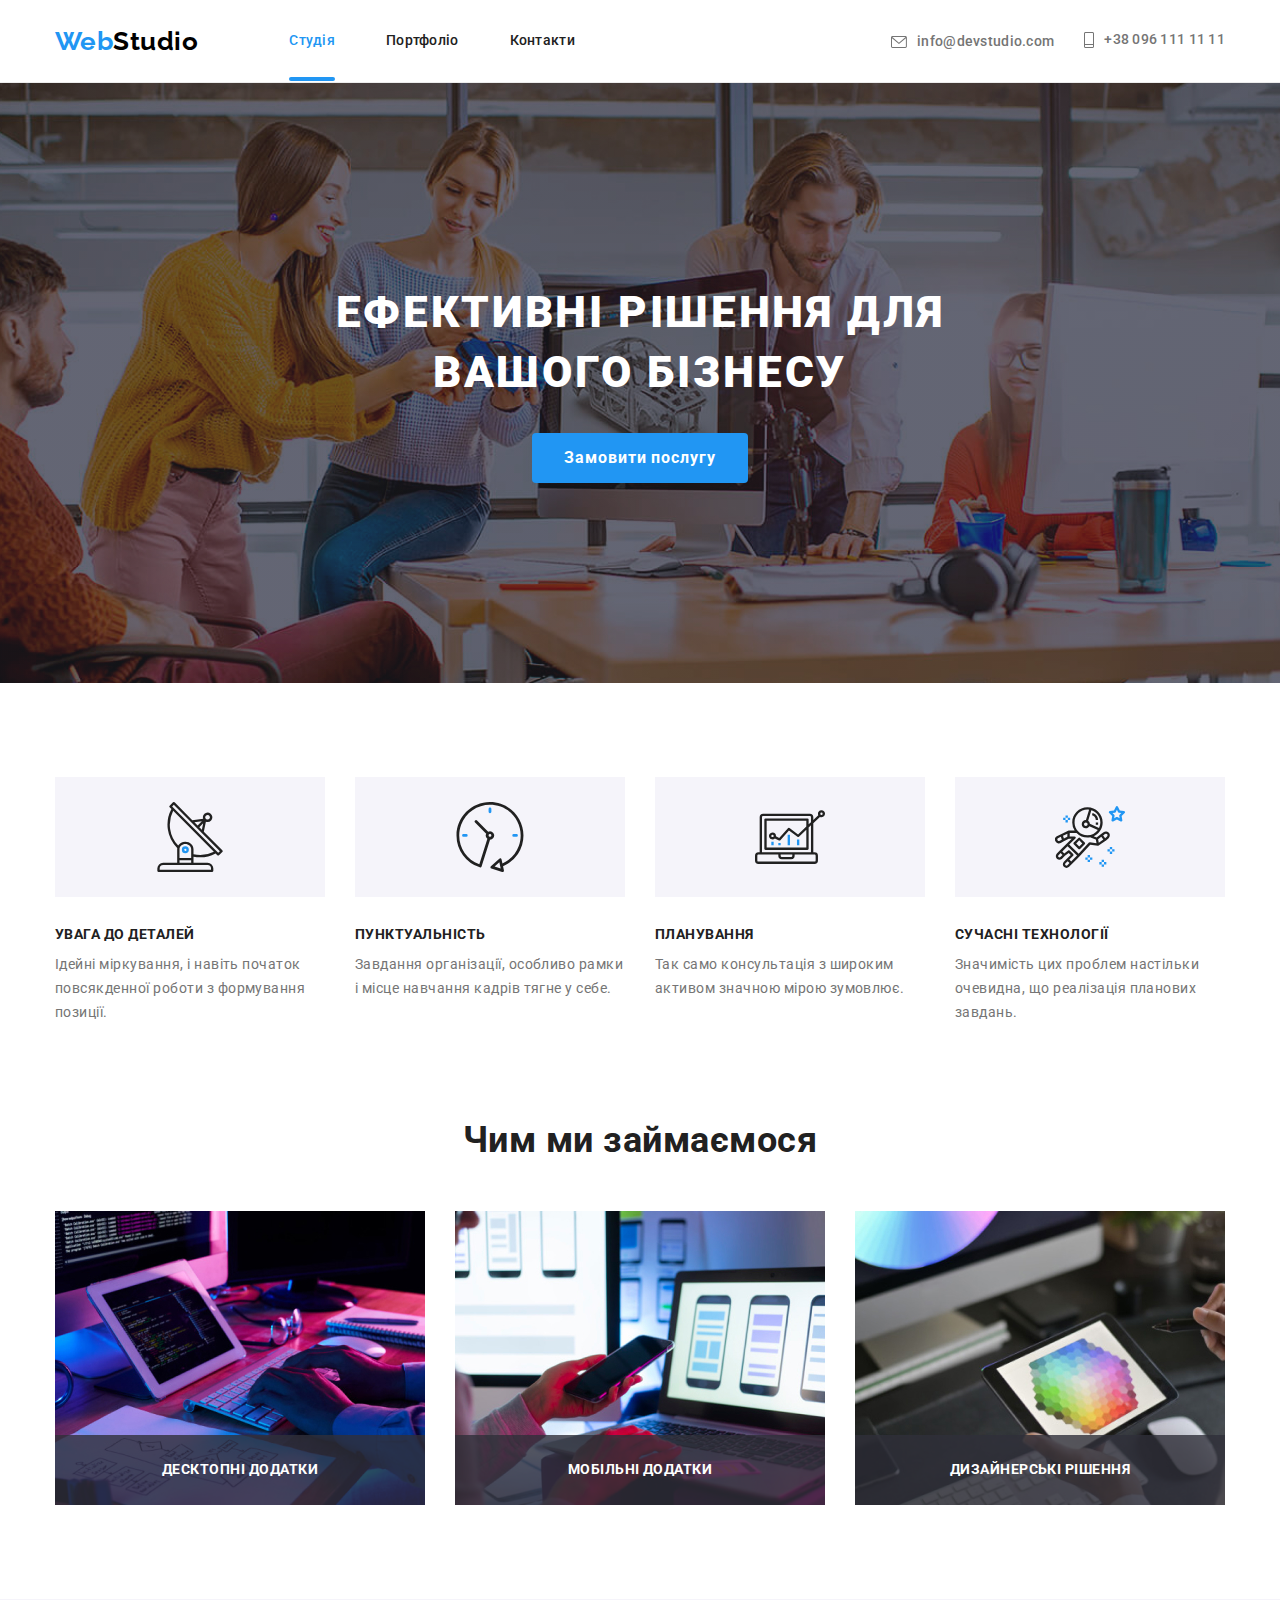
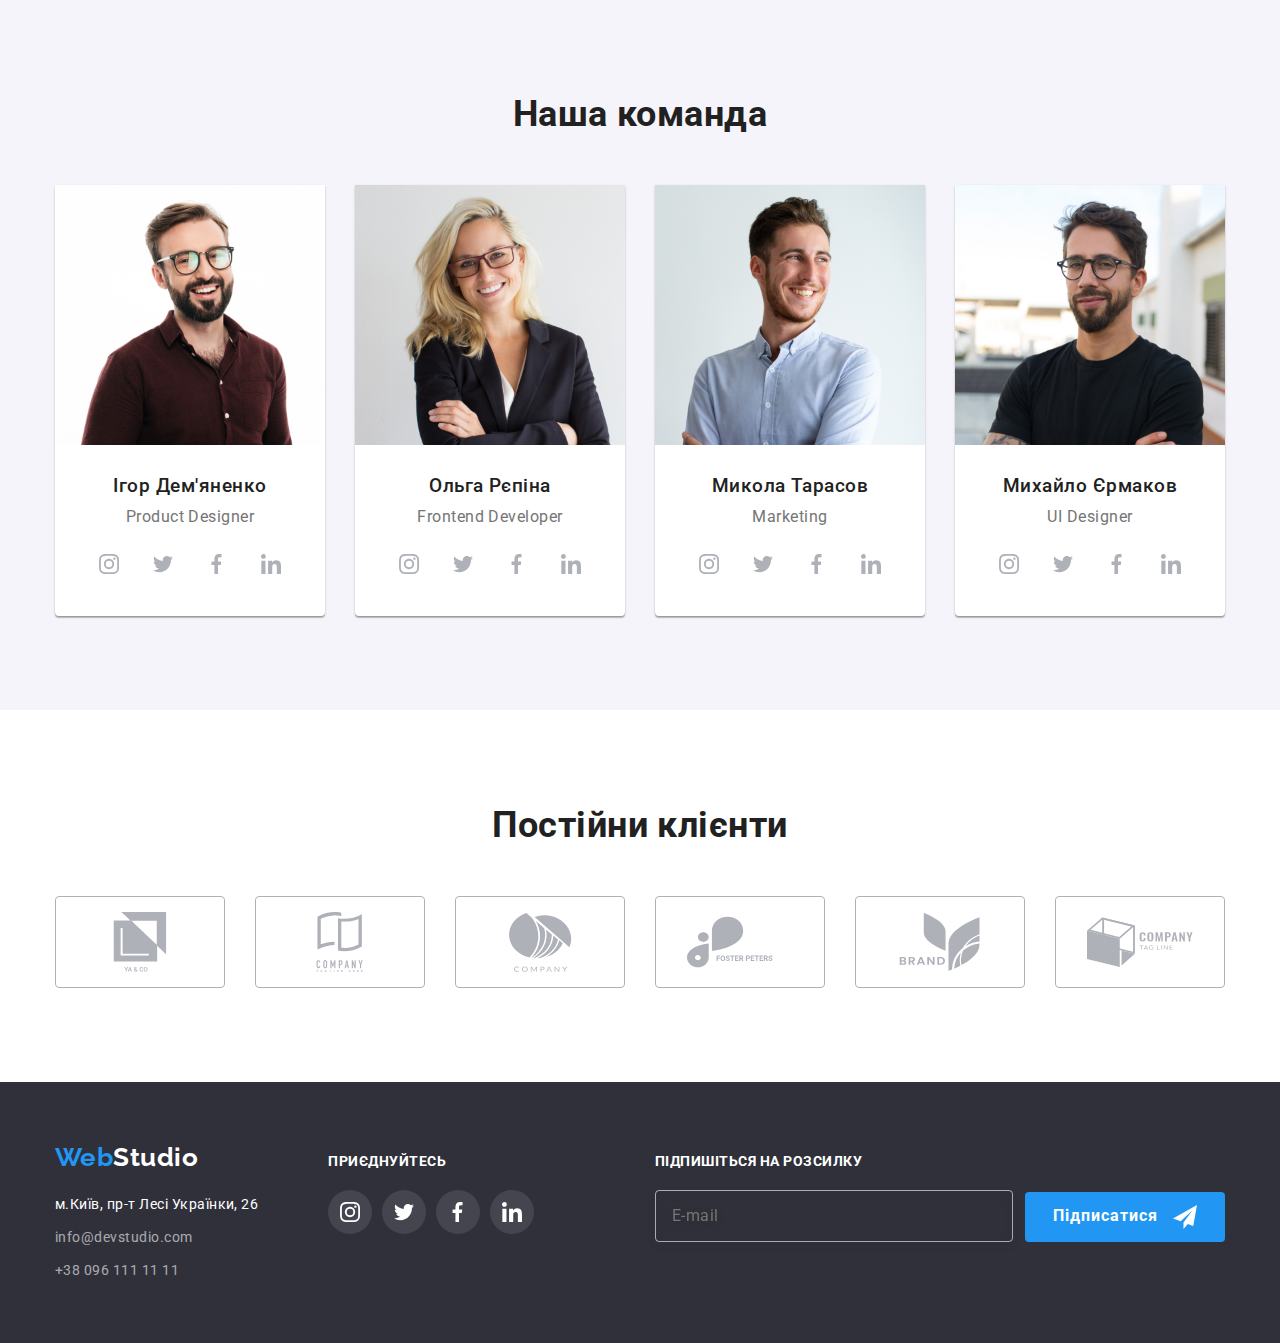
==== commit c1fe49ec: "hm-7" ====
--- a/index.html
+++ b/index.html
@@ -336,12 +336,12 @@
 
             <form class="footer-form">
                 <div>
-                    <label class="footer-form__label footer__text" for="subscribe">Підпишіться на
+                    <label class="footer-form__label" for="subscribe">Підпишіться на
                         розсилку</label>
                     <input class="footer-form__input" type="email" id="subscribe" placeholder="E-mail">
                 </div>
 
-                <button class="modal__btm footer-form__button " type="submit">Підписатися
+                <button class="footer-form__button " type="submit">Підписатися
                     <svg class="footer-form__icon">
                         <use href="./images/symbol.svg#icon-send"></use>
                     </svg>
@@ -357,7 +357,7 @@
     <div data-modal class="backdrop  is-hidden">
         <div class="modal">
 
-            <button data-modal-close class="modal__button">
+            <button data-modal-close class="modal__close-button">
                 <svg class="modal__icon">
                     <use href="./images/symbol.svg#icon-close"></use>
                 </svg>
--- a/css/main.css
+++ b/css/main.css
@@ -309,7 +309,7 @@
   padding-left: 0;
 }
 
-.button, .hero__button {
+.button, .footer-form__button, .hero__button {
   display: block;
   margin-left: auto;
   margin-right: auto;
@@ -325,7 +325,7 @@
   height: 50px;
 }
 
-.logo {
+.logo, .logo--white {
   color: #000000;
   font-family: Raleway, sans-serif;
   font-weight: 700;
@@ -333,7 +333,7 @@
   line-height: 1.19;
   text-decoration: none;
 }
-.logo .logo--accent {
+.logo .logo--accent, .logo--white .logo--accent {
   color: #2196F3;
 }
 
@@ -650,6 +650,14 @@
   width: 20px;
   height: 20px;
   fill: currentColor;
+}
+
+.sm__link--background {
+  background-color: rgba(255, 255, 255, 0.1);
+}
+
+.sm__icon--white {
+  fill: #FFFFFF;
 }
 
 .client__list {
@@ -700,4 +708,183 @@
   padding-top: 60px;
   padding-bottom: 60px;
   background-color: #2F303A;
+}
+
+.footer--horizontal {
+  display: -webkit-box;
+  display: -ms-flexbox;
+  display: flex;
+  -webkit-box-align: baseline;
+      -ms-flex-align: baseline;
+          align-items: baseline;
+}
+
+.logo--white {
+  color: #FFFFFF;
+}
+
+.address {
+  margin-top: 20px;
+  margin-right: 70px;
+}
+
+.address__item:not(:last-child) {
+  margin-bottom: 9px;
+}
+
+.address__link {
+  color: #FFFFFF;
+  font-style: normal;
+  font-size: 14px;
+  line-height: 1.7;
+  text-decoration: none;
+}
+
+.address__link--contact {
+  color: rgba(255, 255, 255, 0.6);
+  -webkit-transition: color 250ms cubic-bezier(0.4, 0, 0.2, 1);
+  transition: color 250ms cubic-bezier(0.4, 0, 0.2, 1);
+}
+.address__link--contact:hover, .address__link--contact:focus {
+  color: rgb(255, 255, 255);
+}
+
+.footer__text, .footer-form__label {
+  margin-top: 0;
+  margin-bottom: 20px;
+  color: #FFFFFF;
+  font-weight: 700;
+  font-size: 14px;
+  line-height: 1.14;
+  text-transform: uppercase;
+}
+
+.footer-form {
+  display: -webkit-box;
+  display: -ms-flexbox;
+  display: flex;
+  -webkit-box-align: end;
+      -ms-flex-align: end;
+          align-items: flex-end;
+  margin-left: auto;
+}
+
+.footer-form__label {
+  display: block;
+}
+
+.footer-form__input {
+  width: 358px;
+  margin-right: 12px;
+  padding-top: 15px;
+  padding-bottom: 15px;
+  padding-left: 16px;
+  background-color: inherit;
+  border: 1px solid rgba(255, 255, 255, 0.6);
+  -webkit-filter: drop-shadow(0px 4px 4px rgba(0, 0, 0, 0.15));
+          filter: drop-shadow(0px 4px 4px rgba(0, 0, 0, 0.15));
+  border-radius: 4px;
+  font-size: 16px;
+  line-height: 1.2;
+  letter-spacing: 0.03em;
+  color: #FFFFFF;
+  outline: none;
+  -webkit-transition: border-color 250ms cubic-bezier(0.4, 0, 0.2, 1);
+  transition: border-color 250ms cubic-bezier(0.4, 0, 0.2, 1);
+}
+.footer-form__input:focus {
+  border-color: #2196F3;
+}
+
+.footer-form__button {
+  position: relative;
+  width: 200px;
+  padding-left: 28px;
+  text-align: left;
+}
+
+.footer-form__icon {
+  position: absolute;
+  top: 50%;
+  right: 28px;
+  -webkit-transform: translateY(-50%);
+          transform: translateY(-50%);
+  width: 24px;
+  height: 24px;
+}
+
+.backdrop {
+  position: fixed;
+  top: 0;
+  left: 0;
+  width: 100%;
+  height: 100%;
+  background-color: rgba(0, 0, 0, 0.2);
+  -webkit-transition: opacity 250ms cubic-bezier(0.4, 0, 0.2, 1);
+  transition: opacity 250ms cubic-bezier(0.4, 0, 0.2, 1);
+}
+.backdrop.is-hidden {
+  opacity: 0;
+  pointer-events: none;
+}
+
+.modal {
+  position: absolute;
+  top: 50%;
+  left: 50%;
+  -webkit-transform: translate(-50%, -50%) scale(1);
+          transform: translate(-50%, -50%) scale(1);
+  padding: 40px;
+  width: 528px;
+  height: 581px;
+  background-color: #FFFFFF;
+  -webkit-transition: -webkit-transform 250ms cubic-bezier(0.4, 0, 0.2, 1);
+  transition: -webkit-transform 250ms cubic-bezier(0.4, 0, 0.2, 1);
+  transition: transform 250ms cubic-bezier(0.4, 0, 0.2, 1);
+  transition: transform 250ms cubic-bezier(0.4, 0, 0.2, 1), -webkit-transform 250ms cubic-bezier(0.4, 0, 0.2, 1);
+}
+.modal .backdrop.is-hidden {
+  -webkit-transform: translate(-50%, -50%) scale(0.9);
+          transform: translate(-50%, -50%) scale(0.9);
+}
+
+.modal__title {
+  margin-top: 0;
+  margin-bottom: 30px;
+  font-weight: 700;
+  font-size: 20px;
+  line-height: 1.15;
+  text-align: center;
+  color: #212121;
+}
+
+.modal__close-button {
+  position: absolute;
+  top: 8px;
+  right: 8px;
+  display: -webkit-box;
+  display: -ms-flexbox;
+  display: flex;
+  -webkit-box-align: center;
+      -ms-flex-align: center;
+          align-items: center;
+  -webkit-box-pack: center;
+      -ms-flex-pack: center;
+          justify-content: center;
+  width: 30px;
+  height: 30px;
+  border-radius: 50%;
+  border: 1px solid rgba(0, 0, 0, 0.1);
+  background-color: rgba(0, 0, 0, 0);
+}
+
+.modal__icon {
+  width: 11px;
+  height: 11px;
+  fill: #000000;
+  -webkit-transition: fill 250ms cubic-bezier(0.4, 0, 0.2, 1);
+  transition: fill 250ms cubic-bezier(0.4, 0, 0.2, 1);
+}
+.modal__close-button:hover .modal__icon {
+  fill: #2196F3;
 }/*# sourceMappingURL=main.css.map */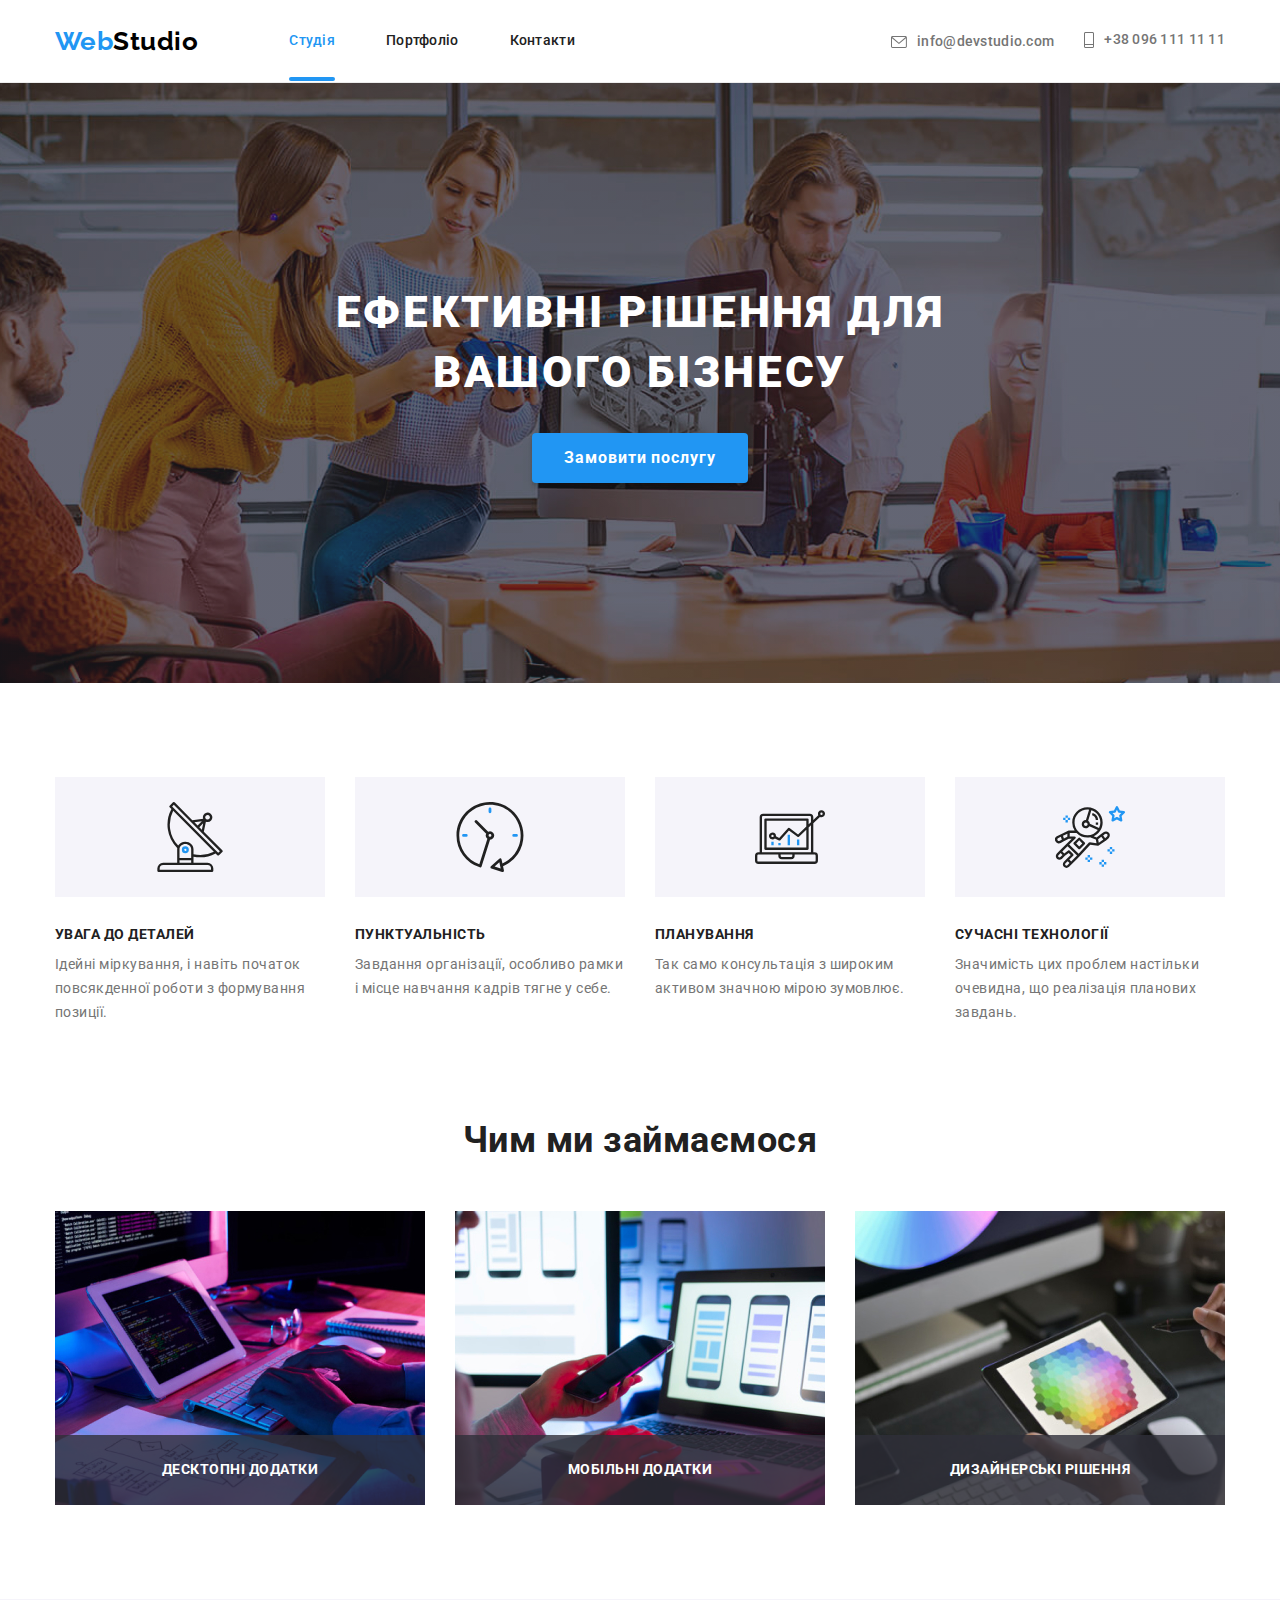
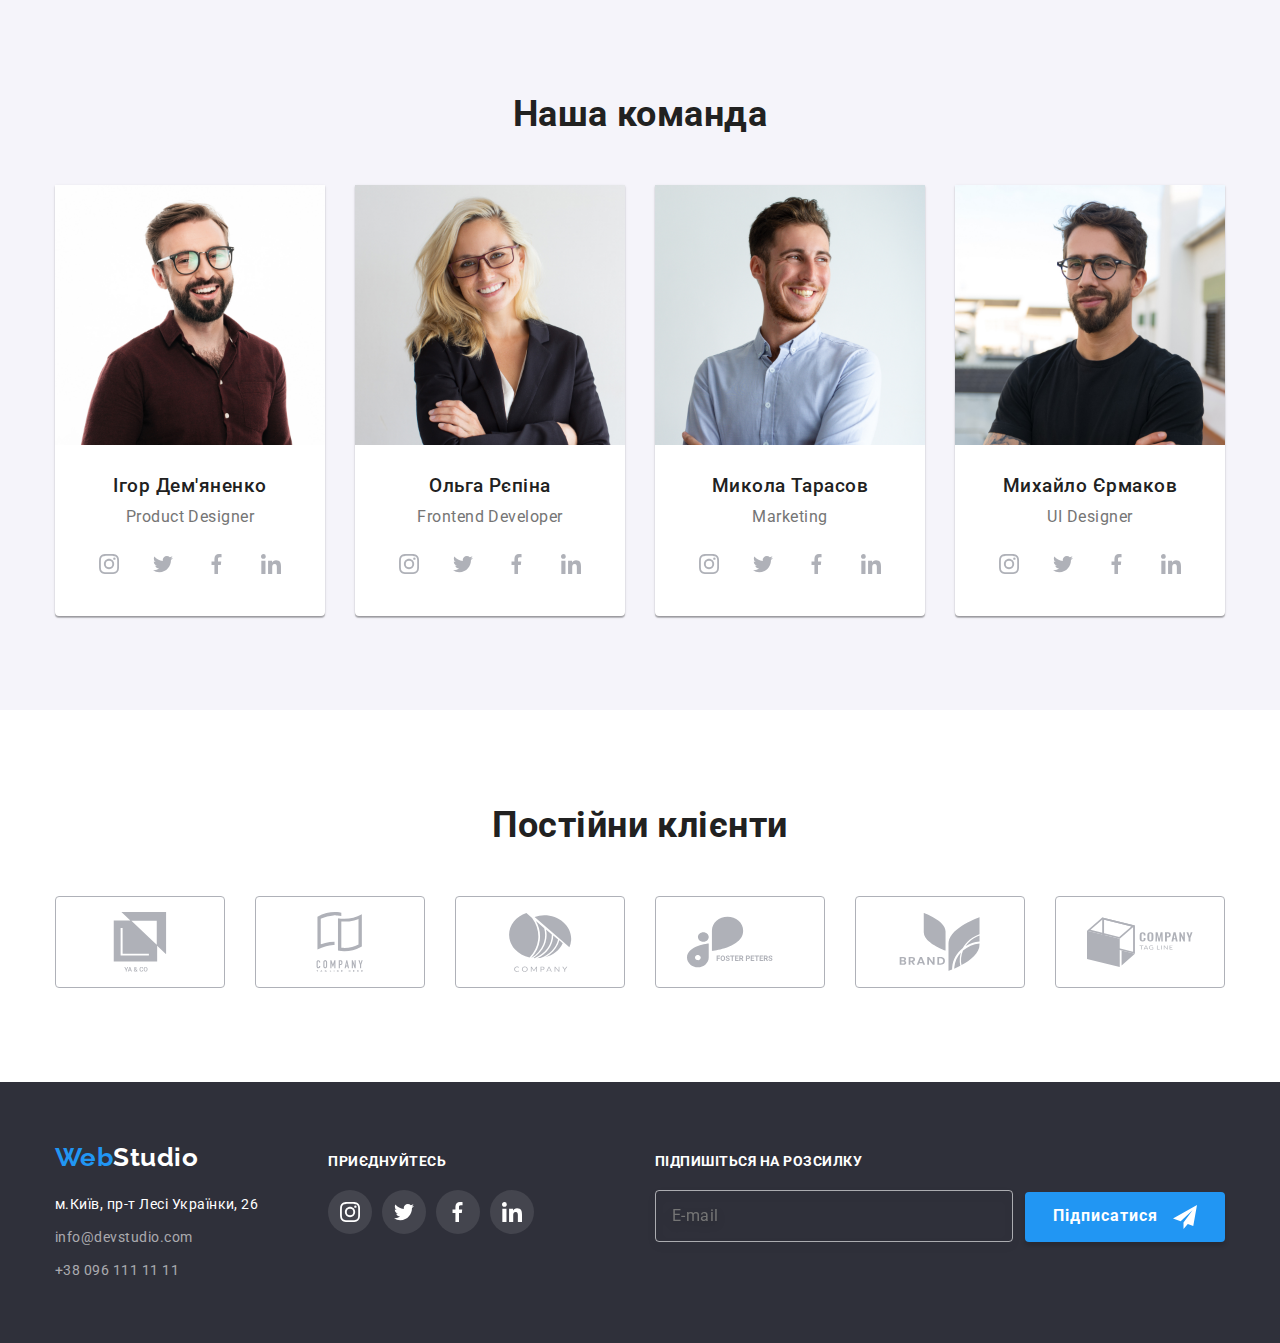
==== commit c36cfa08: "hm-7" ====
--- a/index.html
+++ b/index.html
@@ -11,7 +11,7 @@
         rel="stylesheet">
     <link rel="stylesheet"
         href="https://cdnjs.cloudflare.com/ajax/libs/modern-normalize/1.1.0/modern-normalize.min.css">
-    <link rel="stylesheet" href="./css/main.css">
+    <link rel="stylesheet" href="./css/main.min.css">
 </head>
 
 
@@ -20,7 +20,7 @@
         <div class="container main-nav">
             <nav class="main-nav">
                 <a href="/" class="logo"> <span class="logo--accent">Web</span>Studio</a>
-                <ul class="main-nav__list list">
+                <ul class="main-nav__list ">
                     <li class="main-nav__item"><a class="main-nav__link main-nav__link--carent" href="./index.html">Студія</a></li>
                     <li class="main-nav__item"><a class="main-nav__link" href="./portfolio.html">Портфоліо</a></li>
                     <li class="main-nav__item"><a class="main-nav__link" href="">Контакти</a></li>
@@ -28,7 +28,7 @@
 
             </nav>
 
-            <ul class="contacts list">
+            <ul class="contacts">
                 <li class="contacts__item"><a class="contacts__link" href="mailto:info@devstudio.com">
                         <svg class="contacts__icon">
                             <use href="./images/symbol.svg#icon-envelope"></use>
@@ -57,7 +57,7 @@
         <section class="section">
             <div class="container">
                 <h2 class="section__title section__title--hidden">Переваги</h2>
-                <ul class="advantages-list list">
+                <ul class="advantages-list ">
                     <li class="advantages-list__item">
                         <div class="advantages-list__svg">
                             <svg class="advantages-list__icon">
@@ -103,7 +103,7 @@
         <section class="section examples">
             <div class="container">
                 <h2 class="section__title">Чим ми займаємося</h2>
-                <ul class="list examples__list">
+                <ul class=" examples__list">
                     <li class="examples__item">
                         <img src="./images/box1.jpeg" alt="приклад роботи" width="370">
                         <p class="examples__thumb">Десктопні додатки</p>
@@ -126,7 +126,7 @@
         <section class="section team">
             <div class="container">
                 <h2 class="section__title">Наша команда</h2>
-                <ul class="team__list list">
+                <ul class="team__list ">
                     <li class="team__item">
                         <img src="./images/team_card1.jpeg" alt="фото члена комнади" width="270">
                         <div class="team__description">
@@ -161,7 +161,7 @@
                         <div class="team__description">
                             <h3 class="team__name">Ольга Рєпіна</h3>
                             <p class="team__position">Frontend Developer</p>
-                            <ul class="list sm__list">
+                            <ul class=" sm__list">
                                 <li class="sm__item"> <a class="sm__link" href="">
                                         <svg class="sm__icon">
                                             <use href="./images/symbol.svg#icon-instagram"></use>
@@ -191,7 +191,7 @@
                         <div class="team__description">
                             <h3 class="team__name">Микола Тарасов</h3>
                             <p class="team__position">Marketing</p>
-                            <ul class="list sm__list">
+                            <ul class=" sm__list">
                                 <li class="sm__item"> <a class="sm__link" href="">
                                         <svg class="sm__icon">
                                             <use href="./images/symbol.svg#icon-instagram"></use>
@@ -220,7 +220,7 @@
                         <div class="team__description">
                             <h3 class="team__name">Михайло Єрмаков</h3>
                             <p class="team__position">UI Designer</p>
-                            <ul class="list sm__list">
+                            <ul class=" sm__list">
                                 <li class="sm__item"> <a class="sm__link" href="">
                                         <svg class="sm__icon">
                                             <use href="./images/symbol.svg#icon-instagram"></use>
@@ -252,7 +252,7 @@
 
             <div class="container">
                 <h2 class="section__title">Постійни клієнти</h2>
-                <ul class="client__list list">
+                <ul class="client__list ">
                     <li class="client__item"><a class="client__link" href="">
                             <svg class="client__icon">
                                 <use href="./images/symbol.svg#icon-company1"></use>
@@ -293,7 +293,7 @@
             <div>
                 <a href="/" class="logo logo--white"> <span class="logo--accent">Web</span>Studio</a>
                 <address class="address">
-                    <ul class="list address__list">
+                    <ul class="address__list">
                         <li class="address__item">
                             <a class="address__link" href="https://goo.gl/maps/ZgSxbahKDa7UKCkk7">м.Київ, пр-т Лесі
                                 Українки, 26</a>
@@ -310,7 +310,7 @@
 
             <div >
                 <p class="footer__text">ПРИЄДНУЙТЕСЬ</p>
-                <ul class="sm__list list">
+                <ul class="sm__list ">
                     <li class="sm__item"> <a class="sm__link sm__link--background" href="">
                             <svg class="sm__icon sm__icon--white">
                                 <use href="./images/symbol.svg#icon-instagram"></use>
--- a/css/main.min.css
+++ b/css/main.min.css
@@ -0,0 +1 @@
+/*! modern-normalize v2.0.0 | MIT License | https://github.com/sindresorhus/modern-normalize */*,::before,::after{-webkit-box-sizing:border-box;box-sizing:border-box}html{font-family:system-ui,"Segoe UI",Roboto,Helvetica,Arial,sans-serif,"Apple Color Emoji","Segoe UI Emoji";line-height:1.15;-webkit-text-size-adjust:100%;-moz-tab-size:4;-o-tab-size:4;tab-size:4}body{margin:0}hr{height:0;color:inherit}abbr[title]{-webkit-text-decoration:underline dotted;text-decoration:underline dotted}b,strong{font-weight:bolder}code,kbd,samp,pre{font-family:ui-monospace,SFMono-Regular,Consolas,"Liberation Mono",Menlo,monospace;font-size:1em}small{font-size:80%}sub,sup{font-size:75%;line-height:0;position:relative;vertical-align:baseline}sub{bottom:-0.25em}sup{top:-0.5em}table{text-indent:0;border-color:inherit}button,input,optgroup,select,textarea{font-family:inherit;font-size:100%;line-height:1.15;margin:0}button,select{text-transform:none}button,[type=button],[type=reset],[type=submit]{-webkit-appearance:button}::-moz-focus-inner{border-style:none;padding:0}:-moz-focusring{outline:1px dotted ButtonText}:-moz-ui-invalid{box-shadow:none}legend{padding:0}progress{vertical-align:baseline}::-webkit-inner-spin-button,::-webkit-outer-spin-button{height:auto}[type=search]{-webkit-appearance:textfield;outline-offset:-2px}::-webkit-search-decoration{-webkit-appearance:none}::-webkit-file-upload-button{-webkit-appearance:button;font:inherit}summary{display:list-item}body{color:#757575;font-family:Roboto,sans-serif;letter-spacing:.03em;background-color:#fff}img{display:block}.container{width:1200px;padding-left:15px;padding-right:15px;margin-left:auto;margin-right:auto}.section{padding-top:94px;padding-bottom:94px;background-color:#fff}.section__title{color:#212121;font-weight:700;font-size:36px;line-height:1.17;text-align:center;margin-top:0;margin-bottom:50px}.section__title--hidden{position:absolute;width:1px;height:1px;margin:-1px;border:0;padding:0;clip:rect(0 0 0 0);overflow:hidden}.examples{padding-top:0}.product__list,.filtr,.address__list,.client__list,.sm__list,.team__list,.examples__list,.advantages-list,.contacts,.main-nav__list{list-style:none;margin-top:0;margin-bottom:0;padding-left:0}.modal__btm,.footer-form__button,.hero__button{display:block;height:50px;margin-left:auto;margin-right:auto;border:none;color:#fff;background-color:#2196f3;border-radius:4px;-webkit-box-shadow:0px 4px 4px rgba(0,0,0,.15);box-shadow:0px 4px 4px rgba(0,0,0,.15);font-family:inherit;font-weight:700;font-size:16px;line-height:1.9;letter-spacing:.06em}.page-header{background-color:#fff;border-bottom:1px solid #ececec}.main-nav{display:-webkit-box;display:-ms-flexbox;display:flex;-webkit-box-align:center;-ms-flex-align:center;align-items:center}.main-nav__list{display:-webkit-box;display:-ms-flexbox;display:flex;margin-left:91px}.main-nav__item:not(:last-child){margin-right:51px}.main-nav__link{position:relative;display:block;padding-top:32px;padding-bottom:32px;color:#212121;font-weight:500;font-size:14px;line-height:1.14;letter-spacing:.02em;text-decoration:none;-webkit-transition:color 250ms cubic-bezier(0.4, 0, 0.2, 1);transition:color 250ms cubic-bezier(0.4, 0, 0.2, 1)}.main-nav__link:hover,.main-nav__link:focus{color:#2196f3}.main-nav__link--carent{color:#2196f3}.main-nav__link--carent::after{position:absolute;width:100%;height:4px;bottom:0;display:block;background-color:#2196f3;content:"";opacity:1;border-radius:2px}.contacts{display:-webkit-box;display:-ms-flexbox;display:flex;margin-left:auto;-webkit-box-align:baseline;-ms-flex-align:baseline;align-items:baseline}.contacts__item:not(:last-child){margin-right:30px}.contacts__link{display:-webkit-box;display:-ms-flexbox;display:flex;-webkit-box-pack:center;-ms-flex-pack:center;justify-content:center;-webkit-box-align:center;-ms-flex-align:center;align-items:center;padding-top:32px;padding-bottom:32px;color:#757575;font-weight:500;font-size:14px;line-height:1.14;letter-spacing:.02em;text-decoration:none;-webkit-transition:color 250ms cubic-bezier(0.4, 0, 0.2, 1);transition:color 250ms cubic-bezier(0.4, 0, 0.2, 1)}.contacts__link:hover,.contacts__link:focus{color:#2196f3;fill:#2196f3}.contacts__icon{fill:currentColor;margin-right:10px;width:16px;height:12px}.contacts__icon--phone{width:10px;height:16px}.logo{color:#000;font-family:Raleway,sans-serif;font-weight:700;font-size:26px;line-height:1.19;text-decoration:none}.logo .logo--accent{color:#2196f3}.logo--white{color:#fff}.hero{max-width:1600px;height:600px;padding-bottom:200px;padding-top:200px;margin-right:auto;margin-left:auto;text-align:center;background-image:-webkit-gradient(linear, left top, left bottom, from(rgba(47, 48, 58, 0.4)), to(rgba(47, 48, 58, 0.4))),url("../images/hero-img.jpeg");background-image:linear-gradient(to bottom, rgba(47, 48, 58, 0.4), rgba(47, 48, 58, 0.4)),url("../images/hero-img.jpeg");background-color:#2f303a;background-position:center}.hero__title{color:#fff;font-weight:900;font-size:44px;line-height:1.36;letter-spacing:.06em;text-transform:uppercase;max-width:696px;margin-left:auto;margin-right:auto;margin-top:0;margin-bottom:30px}.hero__button{padding:10px 32px;min-width:216px;text-align:center}.advantages-list{display:-webkit-box;display:-ms-flexbox;display:flex}.advantages-list__item:not(:last-child){margin-right:30px}.advantages-list__svg{display:-webkit-box;display:-ms-flexbox;display:flex;-webkit-box-pack:center;-ms-flex-pack:center;justify-content:center;-webkit-box-align:center;-ms-flex-align:center;align-items:center;width:270px;height:120px;background-color:#f5f4fa}.advantages-list__icon{width:70px;height:70px}.advantages-list__title{margin-top:30px;margin-bottom:10px;color:#212121;font-weight:700;font-size:14px;line-height:1.14;text-transform:uppercase}.advantages-list__text{margin-top:0;margin-bottom:0;font-size:14px;line-height:1.71}.examples__list{display:-webkit-box;display:-ms-flexbox;display:flex}.examples__item:not(:last-child){margin-right:30px}.examples__item{position:relative}.examples__item::before{position:absolute;bottom:0;content:"";width:100%;height:70px;display:inline-block;background-color:rgba(47,48,58,.8)}.examples__thumb{position:absolute;bottom:0;left:50%;-webkit-transform:translate(-50%);transform:translate(-50%);margin:0;padding-top:27px;padding-bottom:27px;color:#fff;text-align:center;font-weight:700;font-size:14px;line-height:1.14;text-transform:uppercase}.team{background-color:#f5f4fa}.team__list{display:-webkit-box;display:-ms-flexbox;display:flex}.team__item:not(:last-child){margin-right:30px}.team__item{background-color:#fff;-webkit-box-shadow:0px 1px 3px rgba(0,0,0,.12),0px 1px 1px rgba(0,0,0,.14),0px 2px 1px rgba(0,0,0,.2);box-shadow:0px 1px 3px rgba(0,0,0,.12),0px 1px 1px rgba(0,0,0,.14),0px 2px 1px rgba(0,0,0,.2);border-radius:0px 0px 4px 4px}.team__description{padding-top:30px;padding-bottom:30px;text-align:center;font-size:16px;line-height:1.19}.team__name{margin-top:0;margin-bottom:10px;color:#212121;font-weight:500}.team__position{margin-top:0;margin-bottom:16px}.sm__list{display:-webkit-box;display:-ms-flexbox;display:flex;-webkit-box-pack:center;-ms-flex-pack:center;justify-content:center;-webkit-box-align:center;-ms-flex-align:center;align-items:center}.sm__item:not(:last-child){margin-right:10px}.sm__link{display:-webkit-box;display:-ms-flexbox;display:flex;-webkit-box-pack:center;-ms-flex-pack:center;justify-content:center;-webkit-box-align:center;-ms-flex-align:center;align-items:center;width:44px;height:44px;border-radius:50%;color:#afb1b8;-webkit-transition-property:color,background-color;transition-property:color,background-color;-webkit-transition-duration:250ms;transition-duration:250ms;-webkit-transition-timing-function:cubic-bezier(0.4, 0, 0.2, 1);transition-timing-function:cubic-bezier(0.4, 0, 0.2, 1)}.sm__link:hover,.sm__link:focus{color:#fff;fill:#fff;background-color:#2196f3}.sm__icon{width:20px;height:20px;fill:currentColor}.sm__link--background{background-color:rgba(255,255,255,.1)}.sm__icon--white{fill:#fff}.client__list{display:-webkit-box;display:-ms-flexbox;display:flex}.client__item:not(:last-child){margin-right:30px}.client__link{display:-webkit-box;display:-ms-flexbox;display:flex;-webkit-box-pack:center;-ms-flex-pack:center;justify-content:center;-webkit-box-align:center;-ms-flex-align:center;align-items:center;width:170px;height:92px;color:#afb1b8;border:1px solid #afb1b8;border-radius:4px;-webkit-transition-property:color,border-color;transition-property:color,border-color;-webkit-transition-duration:250ms;transition-duration:250ms;-webkit-transition-timing-function:cubic-bezier(0.4, 0, 0.2, 1);transition-timing-function:cubic-bezier(0.4, 0, 0.2, 1)}.client__link:hover,.client__link:focus{color:#2196f3;border-color:#2196f3;fill:#2196f3}.client__icon{width:106px;height:60px;fill:currentColor}.footer{padding-top:60px;padding-bottom:60px;background-color:#2f303a}.footer--horizontal{display:-webkit-box;display:-ms-flexbox;display:flex;-webkit-box-align:baseline;-ms-flex-align:baseline;align-items:baseline}.address{margin-top:20px;margin-right:70px}.address__item:not(:last-child){margin-bottom:9px}.address__link{color:#fff;font-style:normal;font-size:14px;line-height:1.7;text-decoration:none}.address__link--contact{color:rgba(255,255,255,.6);-webkit-transition:color 250ms cubic-bezier(0.4, 0, 0.2, 1);transition:color 250ms cubic-bezier(0.4, 0, 0.2, 1)}.address__link--contact:hover,.address__link--contact:focus{color:#fff}.footer__text,.footer-form__label{margin-top:0;margin-bottom:20px;color:#fff;font-weight:700;font-size:14px;line-height:1.14;text-transform:uppercase}.footer-form{display:-webkit-box;display:-ms-flexbox;display:flex;-webkit-box-align:end;-ms-flex-align:end;align-items:flex-end;margin-left:auto}.footer-form__label{display:block}.footer-form__input{width:358px;margin-right:12px;padding-top:15px;padding-bottom:15px;padding-left:16px;background-color:inherit;border:1px solid rgba(255,255,255,.6);-webkit-filter:drop-shadow(0px 4px 4px rgba(0, 0, 0, 0.15));filter:drop-shadow(0px 4px 4px rgba(0, 0, 0, 0.15));border-radius:4px;font-size:16px;line-height:1.2;letter-spacing:.03em;color:#fff;outline:none;-webkit-transition:border-color 250ms cubic-bezier(0.4, 0, 0.2, 1);transition:border-color 250ms cubic-bezier(0.4, 0, 0.2, 1)}.footer-form__input:focus{border-color:#2196f3}.footer-form__button{position:relative;width:200px;padding-left:28px;text-align:left}.footer-form__icon{position:absolute;top:50%;right:28px;-webkit-transform:translateY(-50%);transform:translateY(-50%);width:24px;height:24px}.backdrop{position:fixed;top:0;left:0;width:100%;height:100%;background-color:rgba(0,0,0,.2);-webkit-transition:opacity 250ms cubic-bezier(0.4, 0, 0.2, 1);transition:opacity 250ms cubic-bezier(0.4, 0, 0.2, 1);overflow-y:scroll}.backdrop.is-hidden{opacity:0;pointer-events:none}.modal{position:absolute;top:50%;left:50%;-webkit-transform:translate(-50%, -50%) scale(1);transform:translate(-50%, -50%) scale(1);padding:40px;width:528px;height:581px;background-color:#fff;-webkit-transition:-webkit-transform 250ms cubic-bezier(0.4, 0, 0.2, 1);transition:-webkit-transform 250ms cubic-bezier(0.4, 0, 0.2, 1);transition:transform 250ms cubic-bezier(0.4, 0, 0.2, 1);transition:transform 250ms cubic-bezier(0.4, 0, 0.2, 1), -webkit-transform 250ms cubic-bezier(0.4, 0, 0.2, 1)}.modal .backdrop.is-hidden{-webkit-transform:translate(-50%, -50%) scale(0.9);transform:translate(-50%, -50%) scale(0.9)}.modal__title{margin-top:0;margin-bottom:30px;font-weight:700;font-size:20px;line-height:1.15;text-align:center;color:#212121}.modal__close-button{position:absolute;top:8px;right:8px;display:-webkit-box;display:-ms-flexbox;display:flex;-webkit-box-pack:center;-ms-flex-pack:center;justify-content:center;-webkit-box-align:center;-ms-flex-align:center;align-items:center;width:30px;height:30px;border-radius:50%;border:1px solid rgba(0,0,0,.1);background-color:rgba(0,0,0,0)}.modal__icon{width:11px;height:11px;fill:#000;-webkit-transition:fill 250ms cubic-bezier(0.4, 0, 0.2, 1);transition:fill 250ms cubic-bezier(0.4, 0, 0.2, 1)}.modal__close-button:hover .modal__icon{fill:#2196f3}.form__field{position:relative;display:-webkit-box;display:-ms-flexbox;display:flex;-webkit-box-orient:vertical;-webkit-box-direction:normal;-ms-flex-direction:column;flex-direction:column;margin-bottom:28px;color:#757575;font-size:12px;line-height:1.166;letter-spacing:.01em}.form__input,.form__comments{display:inline-block;padding-left:42px;width:448px;height:40px;border:1px solid rgba(33,33,33,.2);border-radius:4px;outline:none;-webkit-transition:border-color 250ms cubic-bezier(0.4, 0, 0.2, 1);transition:border-color 250ms cubic-bezier(0.4, 0, 0.2, 1)}.form__input:focus,.form__comments:focus{border-color:#2196f3}.form__icon{position:absolute;top:50%;left:15px;-webkit-transform:translateY(-50%);transform:translateY(-50%);display:block;width:18px;height:18px;-webkit-transition:fill 250ms cubic-bezier(0.4, 0, 0.2, 1);transition:fill 250ms cubic-bezier(0.4, 0, 0.2, 1)}.form__input:focus+.form__icon,.form__comments:focus+.form__icon{fill:#2196f3}.form__label{position:absolute;top:-18px;left:0;margin-bottom:4px}.form__field--comments{margin-bottom:20px}.form__comments{padding:12px 16px;height:120px;resize:none}.form__comments::-webkit-input-placeholder{color:rgba(117,117,117,.5)}.form__comments::-moz-placeholder{color:rgba(117,117,117,.5)}.form__comments:-ms-input-placeholder{color:rgba(117,117,117,.5)}.form__comments::-ms-input-placeholder{color:rgba(117,117,117,.5)}.form__comments::placeholder{color:rgba(117,117,117,.5)}.checkbox{position:relative;margin-right:auto;margin-left:auto;margin-bottom:30px;display:block;text-align:center;font-size:14px;line-height:1.71}.checkbox__box{position:absolute;top:50%;left:10px;-webkit-transform:translateY(-50%);transform:translateY(-50%);display:inline-block;width:16px;height:15px;border:2px solid #212121;border-radius:4px;-webkit-transition:border-color 250ms cubic-bezier(0.4, 0, 0.2, 1);transition:border-color 250ms cubic-bezier(0.4, 0, 0.2, 1)}.checkbox__input:focus+.checkbox__box{border-color:#2196f3}.checkbox__icon{position:absolute;top:50%;left:10px;-webkit-transform:translateY(-50%);transform:translateY(-50%);width:16px;height:15px;border-radius:4px;background-color:#2196f3;opacity:0;-webkit-transition:opacity 250ms cubic-bezier(0.4, 0, 0.2, 1);transition:opacity 250ms cubic-bezier(0.4, 0, 0.2, 1)}.checkbox__input:checked~.checkbox__icon{opacity:1}.checkbox__input{position:absolute;width:1px;height:1px;margin:-1px;border:0;padding:0;clip:rect(0 0 0 0);overflow:hidden}.checkbox__link{color:#2196f3}.modal__btm{width:200px}.filtr{display:-webkit-box;display:-ms-flexbox;display:flex;-webkit-box-pack:center;-ms-flex-pack:center;justify-content:center;-webkit-box-align:center;-ms-flex-align:center;align-items:center}.filtr__item:not(:last-child){margin-right:8px}.filtr__button{padding:6px 22px;color:#212121;background-color:#f5f4fa;font:inherit;font-weight:500;font-size:16px;line-height:1.63;text-align:center;border:0px;border-radius:4px;-webkit-transition-property:color,background-color,-webkit-box-shadow;transition-property:color,background-color,-webkit-box-shadow;transition-property:color,background-color,box-shadow;transition-property:color,background-color,box-shadow,-webkit-box-shadow;-webkit-transition-duration:250ms;transition-duration:250ms;-webkit-transition-timing-function:cubic-bezier(0.4, 0, 0.2, 1);transition-timing-function:cubic-bezier(0.4, 0, 0.2, 1)}.filtr__button:hover,.filtr__button:focus{color:#fff;background-color:#2196f3;-webkit-box-shadow:0px 3px 1px rgba(0,0,0,.1),0px 1px 2px rgba(0,0,0,.08),0px 2px 2px rgba(0,0,0,.12);box-shadow:0px 3px 1px rgba(0,0,0,.1),0px 1px 2px rgba(0,0,0,.08),0px 2px 2px rgba(0,0,0,.12)}.filtr__button--carrent{color:#fff;background-color:#2196f3;-webkit-box-shadow:0px 3px 1px rgba(0,0,0,.1),0px 1px 2px rgba(0,0,0,.08),0px 2px 2px rgba(0,0,0,.12);box-shadow:0px 3px 1px rgba(0,0,0,.1),0px 1px 2px rgba(0,0,0,.08),0px 2px 2px rgba(0,0,0,.12)}.product__list{margin-top:50px;display:-webkit-box;display:-ms-flexbox;display:flex;-ms-flex-wrap:wrap;flex-wrap:wrap;gap:30px}.product__item{width:370px}.product__title{color:#212121;font-weight:700;font-size:18px;line-height:2;letter-spacing:.06em;margin-top:0;margin-bottom:4px}.product__type{color:#757575;font-size:16px;line-height:1.86;margin-top:0;margin-bottom:0}.product__link{display:inline-block;text-decoration:none;-webkit-transition:-webkit-box-shadow 250ms cubic-bezier(0.4, 0, 0.2, 1);transition:-webkit-box-shadow 250ms cubic-bezier(0.4, 0, 0.2, 1);transition:box-shadow 250ms cubic-bezier(0.4, 0, 0.2, 1);transition:box-shadow 250ms cubic-bezier(0.4, 0, 0.2, 1), -webkit-box-shadow 250ms cubic-bezier(0.4, 0, 0.2, 1)}.product__link:hover,.product__link:focus{-webkit-box-shadow:0px 1px 1px rgba(0,0,0,.12),0px 4px 4px rgba(0,0,0,.06),1px 4px 6px rgba(0,0,0,.16);box-shadow:0px 1px 1px rgba(0,0,0,.12),0px 4px 4px rgba(0,0,0,.06),1px 4px 6px rgba(0,0,0,.16)}.product__img{position:relative;overflow:hidden}.product__overlay{position:absolute;width:100%;height:100%;bottom:0;left:0;background-color:rgba(33,150,243,.9);-webkit-transform:translateY(100%);transform:translateY(100%);-webkit-transition:-webkit-transform 250ms cubic-bezier(0.4, 0, 0.2, 1);transition:-webkit-transform 250ms cubic-bezier(0.4, 0, 0.2, 1);transition:transform 250ms cubic-bezier(0.4, 0, 0.2, 1);transition:transform 250ms cubic-bezier(0.4, 0, 0.2, 1), -webkit-transform 250ms cubic-bezier(0.4, 0, 0.2, 1)}.product__link:hover .product__overlay{-webkit-transform:translateY(0);transform:translateY(0)}.product__description{display:block;padding-top:63px;padding-bottom:63px;padding-left:36px;padding-right:12px;font-weight:400;font-size:18px;line-height:1.555;letter-spacing:.03em;color:#fff}.product__meta{padding:20px 24px;border-right:1px solid #eee;border-bottom:1px solid #eee;border-left:1px solid #eee}/*# sourceMappingURL=main.min.css.map */